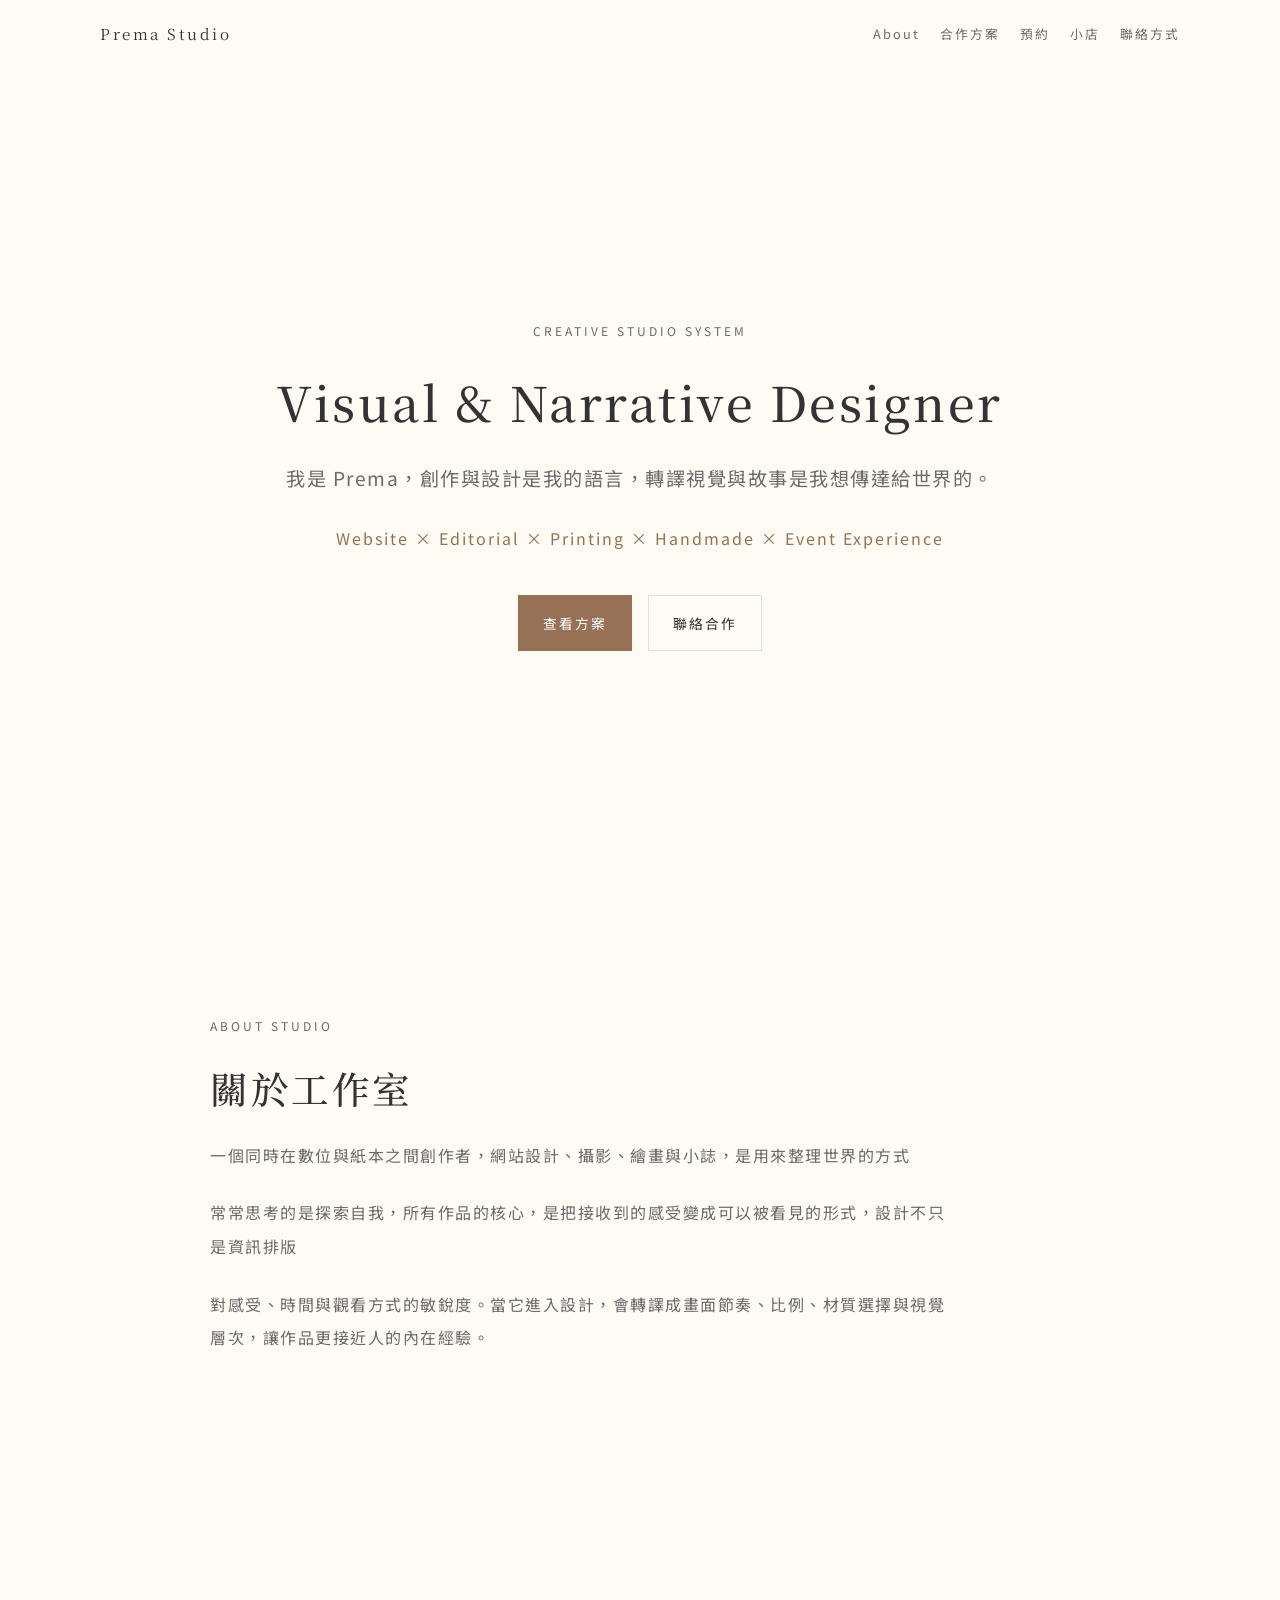
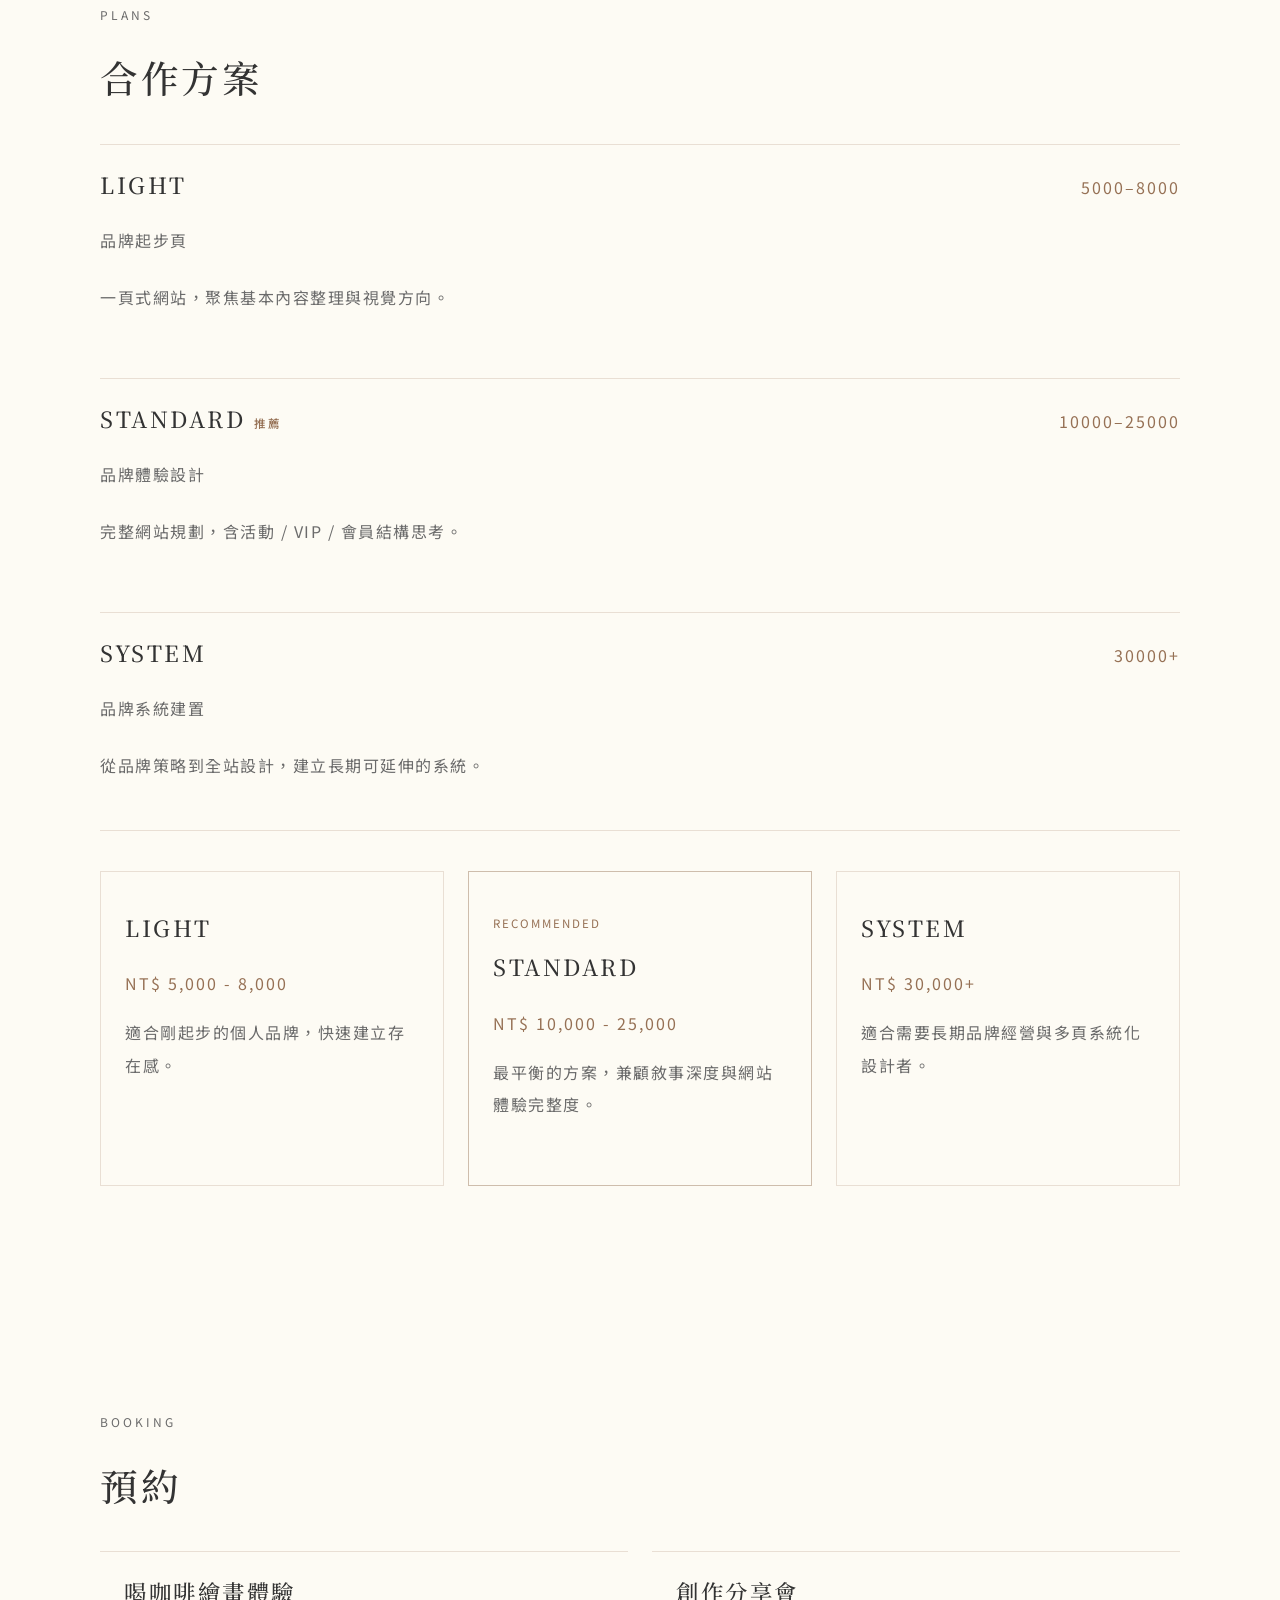
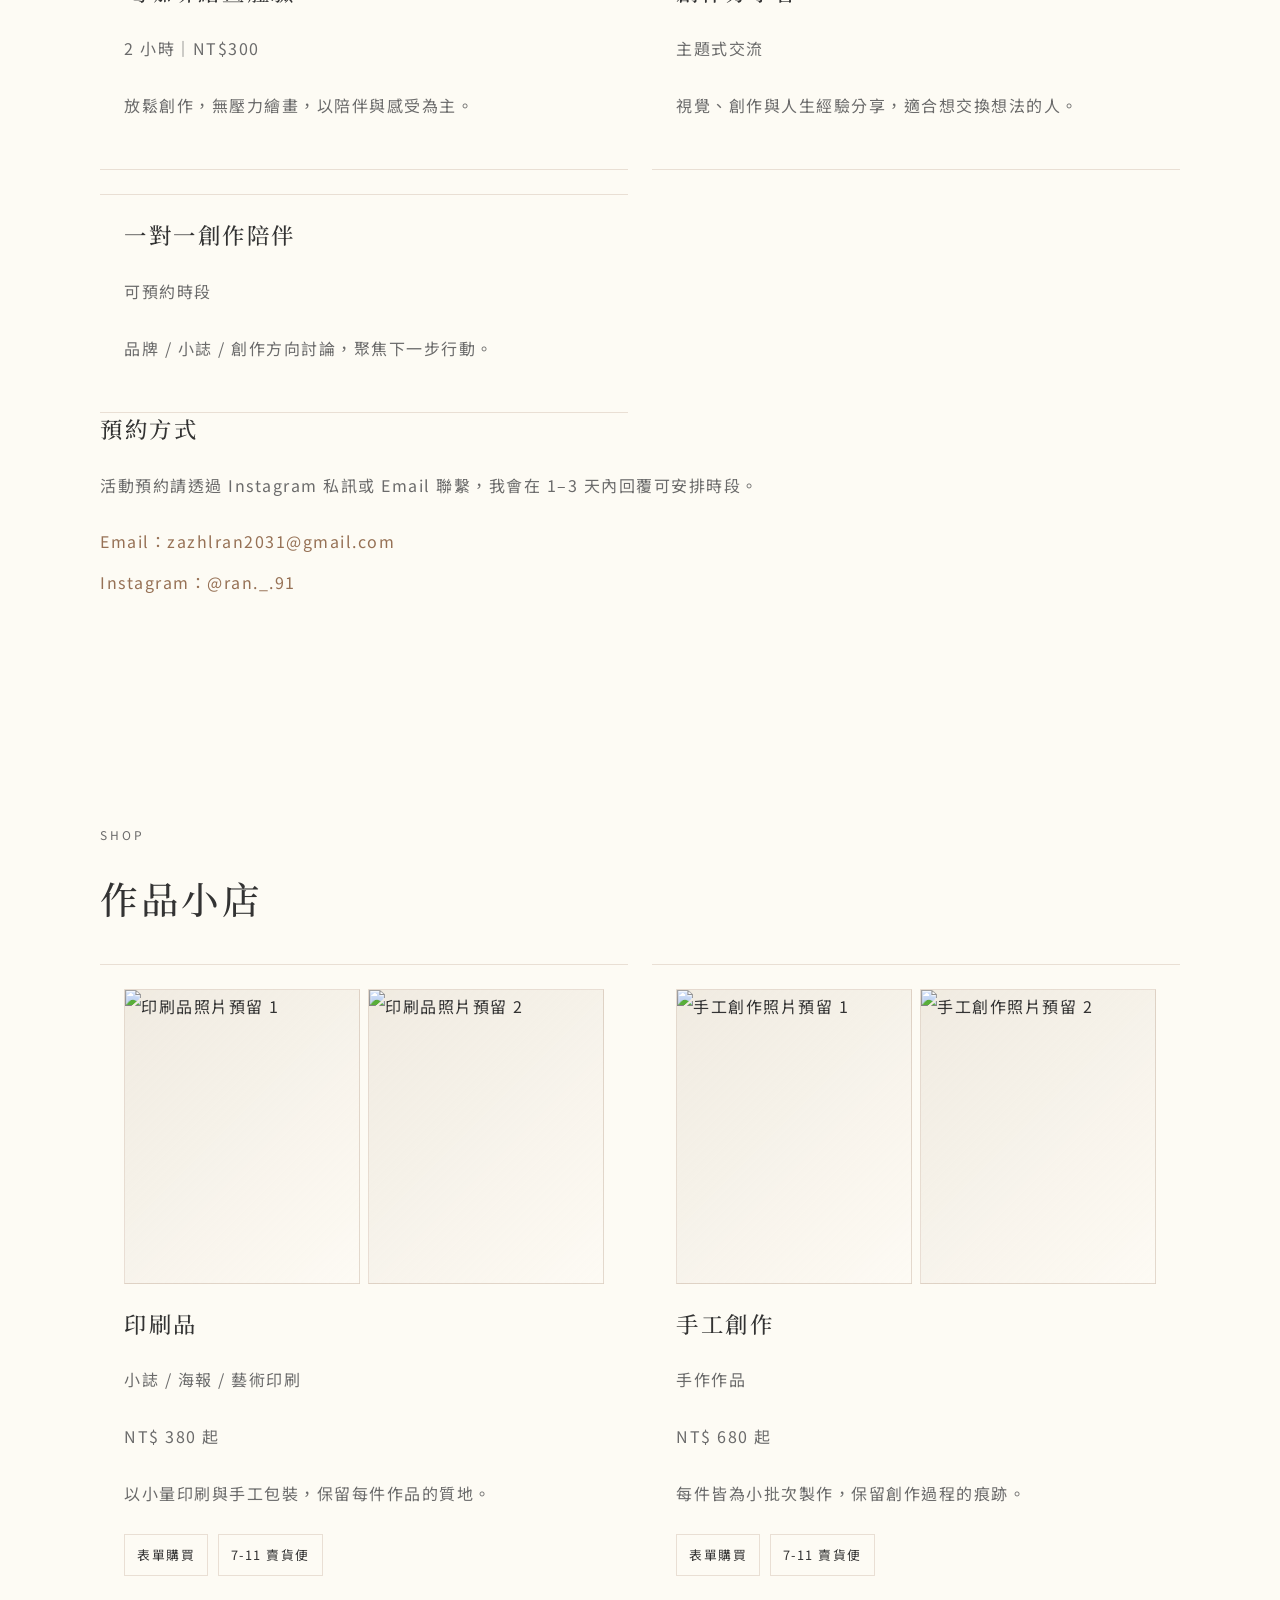
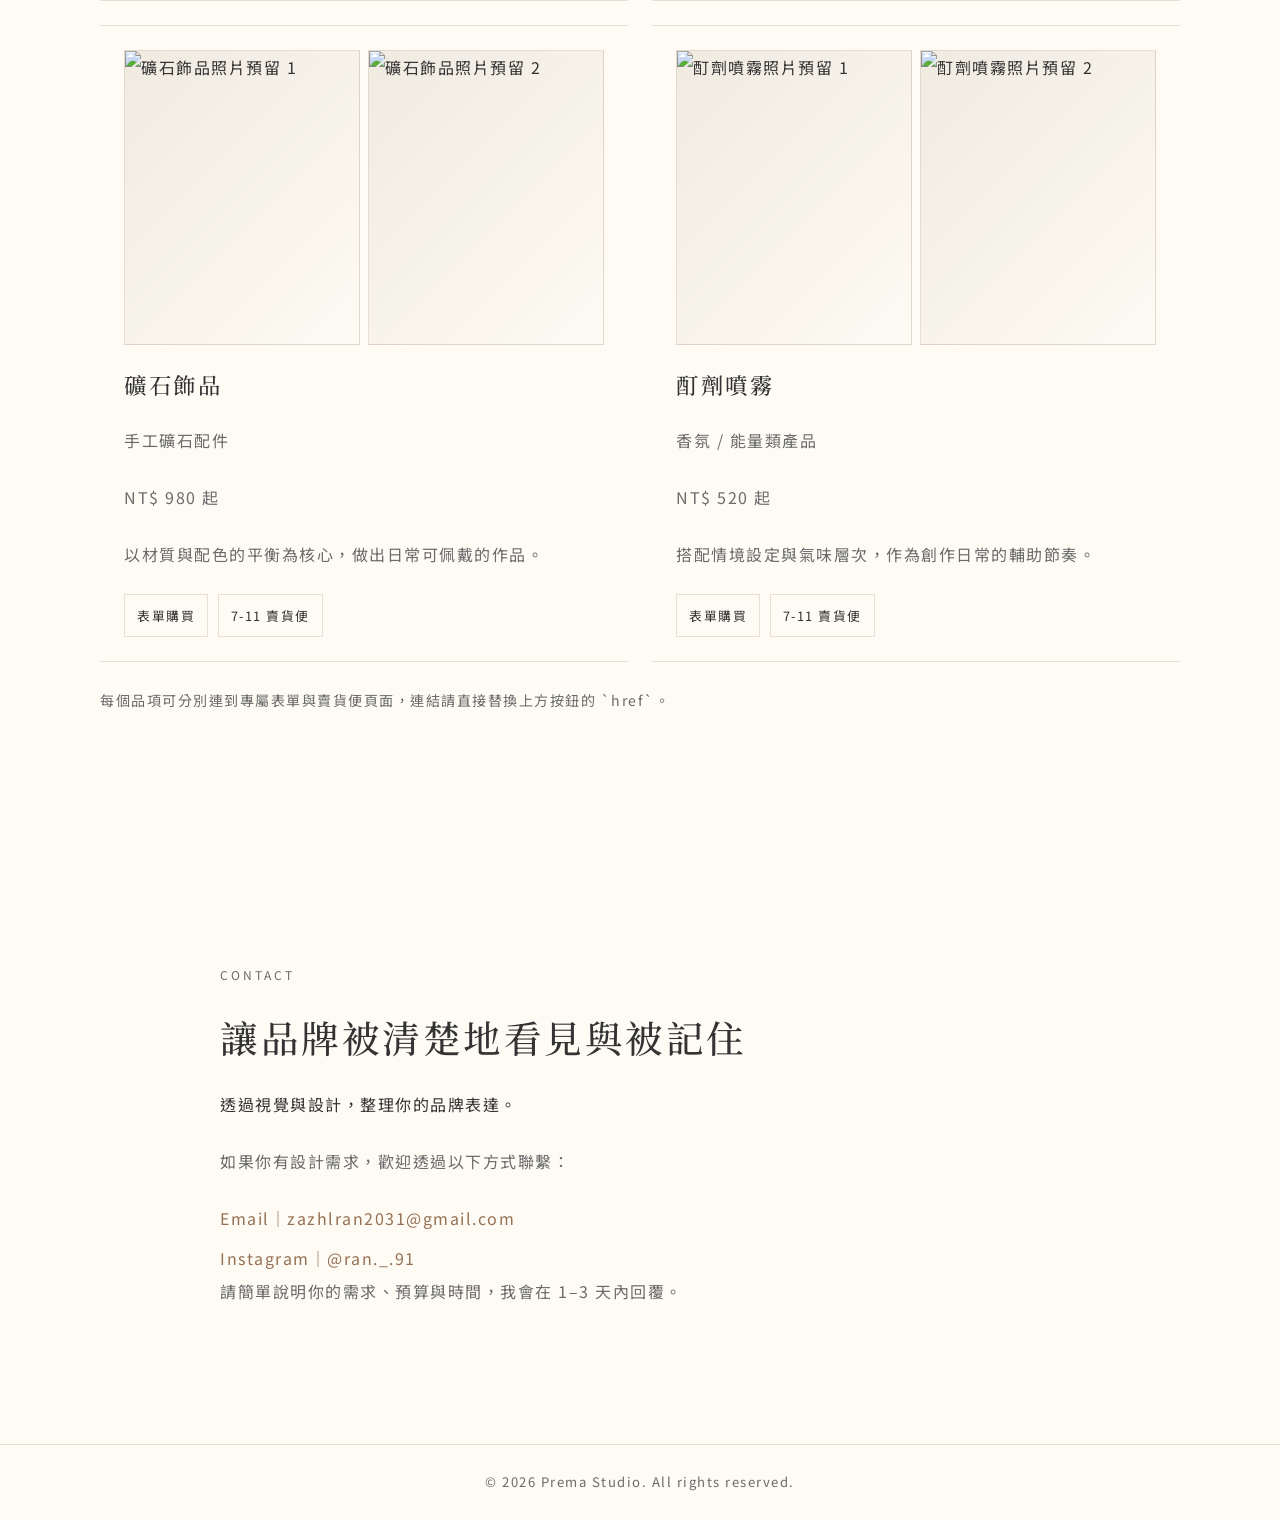
==== index.html @ 79cd2c65 "Add files via upload" ====
<!DOCTYPE html>
<html lang="zh-Hant">
  <head>
    <meta charset="UTF-8" />
    <meta name="viewport" content="width=device-width, initial-scale=1.0" />
    <title>Prema Studio｜創作工作室與商業系統</title>
    <meta
      name="description"
      content="Prema Studio：設計、印刷、小誌、手作、活動與接案整合的個人創作工作室。"
    />
    <link rel="preconnect" href="https://fonts.googleapis.com" />
    <link rel="preconnect" href="https://fonts.gstatic.com" crossorigin />
    <link
      href="https://fonts.googleapis.com/css2?family=Noto+Sans+TC:wght@300;400;500&family=Noto+Serif+TC:wght@400;500;600&display=swap"
      rel="stylesheet"
    />
    <link rel="stylesheet" href="style.css" />
  </head>
  <body>
    <header class="site-header">
      <nav class="nav">
        <a class="brand" href="#hero">Prema Studio</a>
        <ul class="nav-links">
          <li><a href="#about">About</a></li>
          <li><a href="#plans">合作方案</a></li>
          <li><a href="#booking">預約</a></li>
          <li><a href="#shop">小店</a></li>
          <li><a href="#contact">聯絡方式</a></li>
        </ul>
      </nav>
    </header>

    <main>
      <section id="hero" class="section hero reveal">
        <div class="container hero-content">
          <p class="eyebrow">Creative Studio System</p>
          <h1>Visual &amp; Narrative Designer</h1>
          <p class="hero-subtitle">
            我是 Prema，創作與設計是我的語言，轉譯視覺與故事是我想傳達給世界的。
          </p>
          <p class="hero-meta">
            Website × Editorial × Printing × Handmade × Event Experience
          </p>
          <div class="hero-actions">
            <a class="btn btn-primary" href="#plans">查看方案</a>
            <a class="btn btn-secondary" href="#contact">聯絡合作</a>
          </div>
        </div>
      </section>

      <section id="about" class="section reveal">
        <div class="container prose">
          <p class="section-label">About Studio</p>
          <h2>關於工作室</h2>
          <p>
            一個同時在數位與紙本之間創作者，網站設計、攝影、繪畫與小誌，是用來整理世界的方式
          </p>
          <p>
            常常思考的是探索自我，所有作品的核心，是把接收到的感受變成可以被看見的形式，設計不只是資訊排版
          </p>
          <p>
            對感受、時間與觀看方式的敏銳度。當它進入設計，會轉譯成畫面節奏、比例、材質選擇與視覺層次，讓作品更接近人的內在經驗。
          </p>
        </div>
      </section>

      <section id="plans" class="section reveal">
        <div class="container">
          <p class="section-label">Plans</p>
          <h2>合作方案</h2>
          <div class="service-list">
            <article class="service-item hover-lift">
              <div class="service-head">
                <h3>LIGHT</h3>
                <p class="price">5000–8000</p>
              </div>
              <p>品牌起步頁</p>
              <p>一頁式網站，聚焦基本內容整理與視覺方向。</p>
            </article>
            <article class="service-item hover-lift is-featured">
              <div class="service-head">
                <h3>STANDARD <span class="tag">推薦</span></h3>
                <p class="price">10000–25000</p>
              </div>
              <p>品牌體驗設計</p>
              <p>完整網站規劃，含活動 / VIP / 會員結構思考。</p>
            </article>
            <article class="service-item hover-lift">
              <div class="service-head">
                <h3>SYSTEM</h3>
                <p class="price">30000+</p>
              </div>
              <p>品牌系統建置</p>
              <p>從品牌策略到全站設計，建立長期可延伸的系統。</p>
            </article>
          </div>
          <div class="pricing-wrap">
            <article class="pricing-item">
              <h3>LIGHT</h3>
              <p class="price">NT$ 5,000 - 8,000</p>
              <p>適合剛起步的個人品牌，快速建立存在感。</p>
            </article>
            <article class="pricing-item featured">
              <p class="badge">Recommended</p>
              <h3>STANDARD</h3>
              <p class="price">NT$ 10,000 - 25,000</p>
              <p>最平衡的方案，兼顧敘事深度與網站體驗完整度。</p>
            </article>
            <article class="pricing-item">
              <h3>SYSTEM</h3>
              <p class="price">NT$ 30,000+</p>
              <p>適合需要長期品牌經營與多頁系統化設計者。</p>
            </article>
          </div>
        </div>
      </section>

      <section id="booking" class="section reveal">
        <div class="container">
          <p class="section-label">Booking</p>
          <h2>預約</h2>
          <div class="event-list">
            <article class="event-item hover-lift">
              <h3>喝咖啡繪畫體驗</h3>
              <p class="meta">2 小時｜NT$300</p>
              <p>放鬆創作，無壓力繪畫，以陪伴與感受為主。</p>
            </article>
            <article class="event-item hover-lift">
              <h3>創作分享會</h3>
              <p class="meta">主題式交流</p>
              <p>視覺、創作與人生經驗分享，適合想交換想法的人。</p>
            </article>
            <article class="event-item hover-lift">
              <h3>一對一創作陪伴</h3>
              <p class="meta">可預約時段</p>
              <p>品牌 / 小誌 / 創作方向討論，聚焦下一步行動。</p>
            </article>
          </div>
          <h3>預約方式</h3>
          <p>
            活動預約請透過 Instagram 私訊或 Email 聯繫，我會在 1–3 天內回覆可安排時段。
          </p>
          <div class="contact-links">
            <a href="mailto:zazhlran2031@gmail.com">Email：zazhlran2031@gmail.com</a>
            <a href="https://www.instagram.com/ran._.91/" target="_blank" rel="noreferrer"
              >Instagram：@ran._.91</a
            >
          </div>
        </div>
      </section>

      <section id="shop" class="section reveal">
        <div class="container">
          <p class="section-label">Shop</p>
          <h2>作品小店</h2>
          <div class="shop-grid">
            <article class="product-item hover-lift">
              <div class="image-pair">
                <img src="assets/shop-print-01.jpg" alt="印刷品照片預留 1" />
                <img src="assets/shop-print-02.jpg" alt="印刷品照片預留 2" />
              </div>
              <h3>印刷品</h3>
              <p class="meta">小誌 / 海報 / 藝術印刷</p>
              <p>NT$ 380 起</p>
              <p>以小量印刷與手工包裝，保留每件作品的質地。</p>
              <div class="buy-links">
                <a href="#" target="_blank" rel="noreferrer">表單購買</a>
                <a href="#" target="_blank" rel="noreferrer">7-11 賣貨便</a>
              </div>
            </article>
            <article class="product-item hover-lift">
              <div class="image-pair">
                <img src="assets/shop-handmade-01.jpg" alt="手工創作照片預留 1" />
                <img src="assets/shop-handmade-02.jpg" alt="手工創作照片預留 2" />
              </div>
              <h3>手工創作</h3>
              <p class="meta">手作作品</p>
              <p>NT$ 680 起</p>
              <p>每件皆為小批次製作，保留創作過程的痕跡。</p>
              <div class="buy-links">
                <a href="#" target="_blank" rel="noreferrer">表單購買</a>
                <a href="#" target="_blank" rel="noreferrer">7-11 賣貨便</a>
              </div>
            </article>
            <article class="product-item hover-lift">
              <div class="image-pair">
                <img src="assets/shop-crystal-01.jpg" alt="礦石飾品照片預留 1" />
                <img src="assets/shop-crystal-02.jpg" alt="礦石飾品照片預留 2" />
              </div>
              <h3>礦石飾品</h3>
              <p class="meta">手工礦石配件</p>
              <p>NT$ 980 起</p>
              <p>以材質與配色的平衡為核心，做出日常可佩戴的作品。</p>
              <div class="buy-links">
                <a href="#" target="_blank" rel="noreferrer">表單購買</a>
                <a href="#" target="_blank" rel="noreferrer">7-11 賣貨便</a>
              </div>
            </article>
            <article class="product-item hover-lift">
              <div class="image-pair">
                <img src="assets/shop-tincture-01.jpg" alt="酊劑噴霧照片預留 1" />
                <img src="assets/shop-tincture-02.jpg" alt="酊劑噴霧照片預留 2" />
              </div>
              <h3>酊劑噴霧</h3>
              <p class="meta">香氛 / 能量類產品</p>
              <p>NT$ 520 起</p>
              <p>搭配情境設定與氣味層次，作為創作日常的輔助節奏。</p>
              <div class="buy-links">
                <a href="#" target="_blank" rel="noreferrer">表單購買</a>
                <a href="#" target="_blank" rel="noreferrer">7-11 賣貨便</a>
              </div>
            </article>
          </div>
          <p class="shop-note">
            每個品項可分別連到專屬表單與賣貨便頁面，連結請直接替換上方按鈕的 `href`。
          </p>
        </div>
      </section>

      <section id="contact" class="section reveal">
        <div class="container contact-block">
          <p class="section-label">Contact</p>
          <h2>讓品牌被清楚地看見與被記住</h2>
          <p class="invite">
            透過視覺與設計，整理你的品牌表達。
          </p>
          <p>
            如果你有設計需求，歡迎透過以下方式聯繫：
          </p>
          <div class="contact-links">
            <a href="mailto:zazhlran2031@gmail.com">Email｜zazhlran2031@gmail.com</a>
            <a href="https://www.instagram.com/ran._.91/" target="_blank" rel="noreferrer"
              >Instagram｜@ran._.91</a
            >
          </div>
          <p>請簡單說明你的需求、預算與時間，我會在 1–3 天內回覆。</p>
        </div>
      </section>
    </main>

    <footer class="site-footer">
      <p>© 2026 Prema Studio. All rights reserved.</p>
    </footer>

    <script src="script.js"></script>
  </body>
</html>
---- style.css ----
:root {
  --bg: #fdfbf4;
  --text-primary: #333333;
  --text-secondary: #6b6b6b;
  --accent: #967155;
  --line-soft: rgba(150, 113, 85, 0.2);
  --font-title: "Noto Serif TC", serif;
  --font-body: "Noto Sans TC", sans-serif;
  --max-width: 1080px;
  --space-xs: 0.5rem;
  --space-sm: 1rem;
  --space-md: 1.5rem;
  --space-lg: 2.5rem;
  --space-xl: 4rem;
  --space-xxl: 7rem;
}

*,
*::before,
*::after {
  box-sizing: border-box;
}

html {
  scroll-behavior: smooth;
}

body {
  margin: 0;
  font-family: var(--font-body);
  background: var(--bg);
  color: var(--text-primary);
  line-height: 1.9;
  letter-spacing: 1.5px;
  text-rendering: optimizeLegibility;
}

img {
  max-width: 100%;
  display: block;
}

a {
  color: inherit;
  text-decoration: none;
}

.container {
  width: min(92%, var(--max-width));
  margin: 0 auto;
}

.site-header {
  position: sticky;
  top: 0;
  backdrop-filter: blur(6px);
  background: rgba(253, 251, 244, 0.78);
  border-bottom: 1px solid transparent;
  z-index: 30;
}

.nav {
  width: min(92%, var(--max-width));
  margin: 0 auto;
  min-height: 68px;
  display: flex;
  align-items: center;
  justify-content: space-between;
  gap: var(--space-sm);
}

.brand {
  font-family: var(--font-title);
  letter-spacing: 2.5px;
  font-size: 0.95rem;
}

.nav-links {
  margin: 0;
  padding: 0;
  list-style: none;
  display: none;
}

.section {
  padding: var(--space-xxl) 0;
}

.hero {
  min-height: calc(100vh - 68px);
  display: grid;
  place-items: center;
  text-align: center;
}

.hero-content {
  max-width: 900px;
}

.eyebrow,
.section-label {
  text-transform: uppercase;
  color: var(--text-secondary);
  letter-spacing: 3px;
  font-size: 0.75rem;
  margin: 0 0 var(--space-md);
}

h1,
h2,
h3 {
  margin: 0 0 var(--space-md);
  font-family: var(--font-title);
  color: var(--text-primary);
  letter-spacing: 2.5px;
  line-height: 1.4;
  font-weight: 500;
}

h1 {
  font-size: clamp(1.55rem, 5.5vw, 3rem);
}

h2 {
  font-size: clamp(1.5rem, 5.2vw, 2.35rem);
}

h3 {
  font-size: clamp(1.05rem, 3vw, 1.4rem);
}

p {
  margin: 0 0 var(--space-md);
  color: var(--text-secondary);
}

.hero-subtitle {
  font-size: clamp(1rem, 2.8vw, 1.2rem);
  max-width: 720px;
  margin: 0 auto var(--space-md);
}

.hero-meta {
  color: var(--accent);
  letter-spacing: 2px;
  margin-bottom: var(--space-lg);
}

.hero-actions {
  display: flex;
  justify-content: center;
  align-items: center;
  flex-wrap: wrap;
  gap: var(--space-sm);
}

.btn {
  padding: 0.8rem 1.5rem;
  border: 1px solid var(--line-soft);
  letter-spacing: 2px;
  font-size: 0.86rem;
  transition: transform 0.25s ease, border-color 0.25s ease, background 0.25s ease;
}

.btn-primary {
  background: var(--accent);
  border-color: var(--accent);
  color: #ffffff;
}

.btn-secondary {
  background: transparent;
  color: var(--text-primary);
}

.prose {
  max-width: 860px;
}

.prose p {
  max-width: 740px;
  line-height: 2.1;
}

.service-list {
  margin-top: var(--space-lg);
  display: grid;
  gap: var(--space-lg);
}

.service-item {
  border-top: 1px solid var(--line-soft);
  padding-top: var(--space-md);
}

.service-item:last-child {
  border-bottom: 1px solid var(--line-soft);
  padding-bottom: var(--space-md);
}

.service-head {
  display: flex;
  align-items: baseline;
  justify-content: space-between;
  gap: var(--space-sm);
}

.price {
  color: var(--accent);
  letter-spacing: 2px;
  margin-bottom: 0;
}

.tag {
  font-family: var(--font-body);
  font-size: 0.72rem;
  letter-spacing: 2px;
  color: var(--accent);
}

.portfolio-grid {
  margin-top: var(--space-lg);
  display: grid;
  grid-template-columns: 1fr;
  gap: var(--space-md);
}

.portfolio-item {
  padding: var(--space-md);
  border: 1px solid var(--line-soft);
  background: rgba(255, 255, 255, 0.25);
}

.portfolio-item .meta {
  color: var(--accent);
  margin-bottom: var(--space-sm);
}

.shop-grid,
.event-list {
  margin-top: var(--space-lg);
  display: grid;
  gap: var(--space-md);
}

.product-item,
.event-item {
  padding: var(--space-md);
  border-top: 1px solid var(--line-soft);
  border-bottom: 1px solid var(--line-soft);
}

.image-pair {
  display: grid;
  grid-template-columns: 1fr 1fr;
  gap: 0.55rem;
  margin-bottom: var(--space-md);
}

.image-pair img {
  width: 100%;
  aspect-ratio: 4 / 5;
  object-fit: cover;
  background: linear-gradient(
    135deg,
    rgba(150, 113, 85, 0.12),
    rgba(253, 251, 244, 0.35)
  );
  border: 1px solid var(--line-soft);
}

.buy-links {
  margin-top: var(--space-sm);
  display: flex;
  flex-wrap: wrap;
  gap: 0.6rem;
}

.buy-links a {
  border: 1px solid var(--line-soft);
  padding: 0.45rem 0.75rem;
  font-size: 0.8rem;
  letter-spacing: 1.5px;
  color: var(--text-primary);
  transition: transform 0.25s ease, border-color 0.25s ease;
}

.buy-links a:hover {
  transform: translateY(-2px);
  border-color: rgba(150, 113, 85, 0.45);
}

.shop-note {
  margin-top: var(--space-md);
  font-size: 0.88rem;
}

.form-wrap {
  margin-top: var(--space-xl);
  padding-top: var(--space-md);
  border-top: 1px solid var(--line-soft);
}

.studio-form {
  margin-top: var(--space-md);
}

.form-grid {
  display: grid;
  gap: var(--space-sm);
}

.studio-form label {
  display: grid;
  gap: 0.35rem;
  color: var(--text-primary);
  font-size: 0.9rem;
}

.studio-form input,
.studio-form select,
.studio-form textarea {
  width: 100%;
  border: 1px solid var(--line-soft);
  background: rgba(255, 255, 255, 0.28);
  padding: 0.72rem 0.8rem;
  font: inherit;
  color: var(--text-primary);
}

.studio-form textarea {
  resize: vertical;
}

.form-status {
  margin-top: var(--space-sm);
  color: var(--accent);
}

.bank-info {
  margin-top: var(--space-md);
  padding: var(--space-md);
  border: 1px solid var(--line-soft);
}

.bank-info h4 {
  margin: 0 0 0.65rem;
  font-family: var(--font-title);
  letter-spacing: 2px;
  font-weight: 500;
}

.is-hidden {
  display: none;
}

.split-layout {
  display: grid;
  gap: var(--space-lg);
}

.feature-row {
  margin: var(--space-lg) 0;
  padding: var(--space-sm) 0;
  border-top: 1px solid var(--line-soft);
  border-bottom: 1px solid var(--line-soft);
}

.feature-row p {
  margin: var(--space-xs) 0;
}

.core-block {
  border-top: 1px solid var(--line-soft);
  padding-top: var(--space-md);
  margin-top: var(--space-md);
}

.pricing-wrap {
  margin-top: var(--space-lg);
  display: grid;
  grid-template-columns: 1fr;
  gap: var(--space-md);
}

.pricing-item {
  border: 1px solid var(--line-soft);
  padding: var(--space-lg) var(--space-md);
}

.pricing-item .price {
  margin-bottom: var(--space-sm);
}

.featured {
  border-color: rgba(150, 113, 85, 0.45);
}

.badge {
  margin: 0 0 var(--space-sm);
  text-transform: uppercase;
  letter-spacing: 2px;
  font-size: 0.72rem;
  color: var(--accent);
}

.contact-block {
  max-width: 840px;
}

.invite {
  color: var(--text-primary);
  max-width: 680px;
}

.contact-links {
  display: grid;
  gap: var(--space-xs);
  margin-top: var(--space-md);
}

.contact-links a {
  color: var(--accent);
}

.site-footer {
  border-top: 1px solid var(--line-soft);
  padding: var(--space-md);
  text-align: center;
}

.site-footer p {
  margin: 0;
  font-size: 0.82rem;
}

.hover-lift {
  transition: transform 0.35s ease;
}

.hover-lift:hover {
  transform: translateY(-5px);
}

.btn:hover {
  transform: translateY(-3px);
}

.btn-secondary:hover {
  border-color: var(--accent);
}

.reveal {
  opacity: 0;
  transform: translateY(24px);
  transition: opacity 0.8s ease, transform 0.8s ease;
}

.reveal.is-visible {
  opacity: 1;
  transform: translateY(0);
}

@media (min-width: 760px) {
  body {
    line-height: 2.05;
  }

  .nav-links {
    display: flex;
    gap: 1.25rem;
    letter-spacing: 2px;
    font-size: 0.8rem;
    color: var(--text-secondary);
  }

  .portfolio-grid {
    grid-template-columns: repeat(2, minmax(0, 1fr));
  }

  .shop-grid,
  .event-list {
    grid-template-columns: repeat(2, minmax(0, 1fr));
  }

  .form-grid {
    grid-template-columns: repeat(2, minmax(0, 1fr));
  }

  .form-grid .full {
    grid-column: 1 / -1;
  }

  .split-layout {
    grid-template-columns: 1.2fr 0.8fr;
  }

  .pricing-wrap {
    grid-template-columns: repeat(3, minmax(0, 1fr));
  }

  .pricing-item {
    min-height: 250px;
  }
}
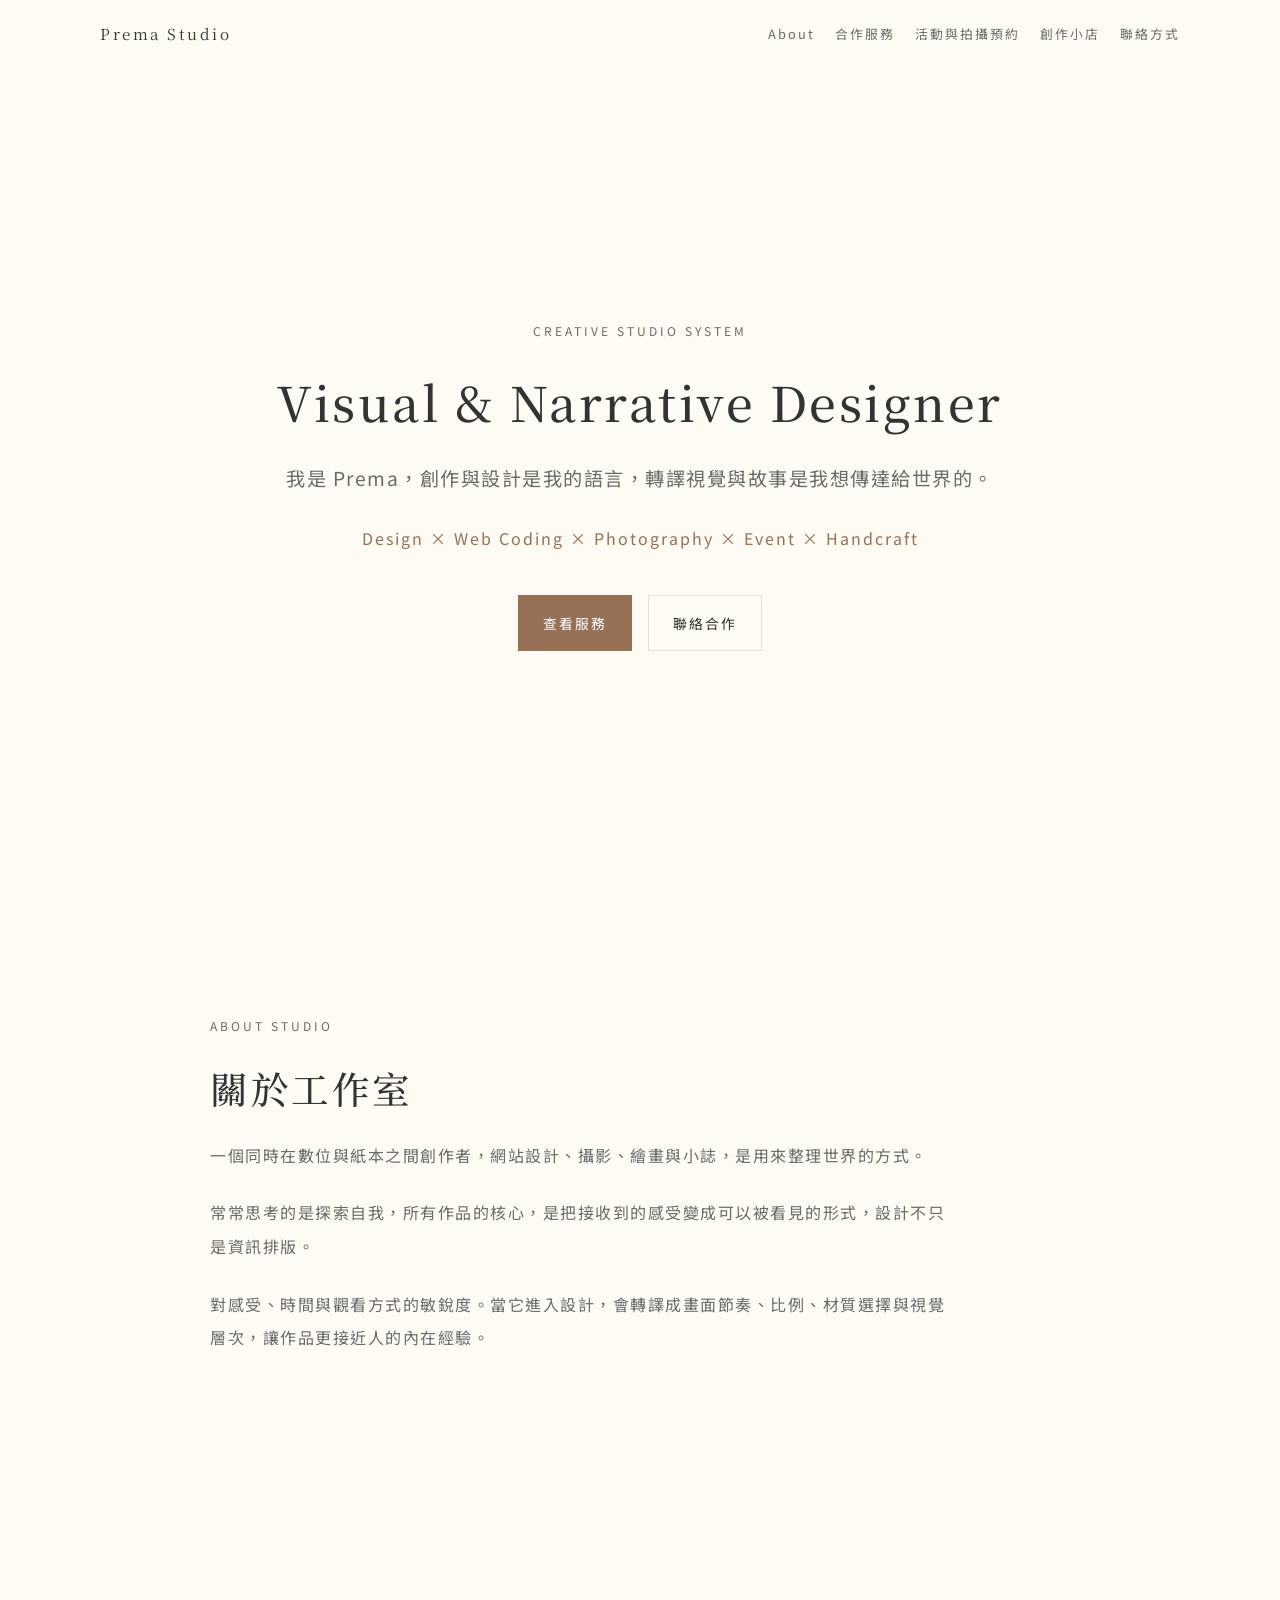
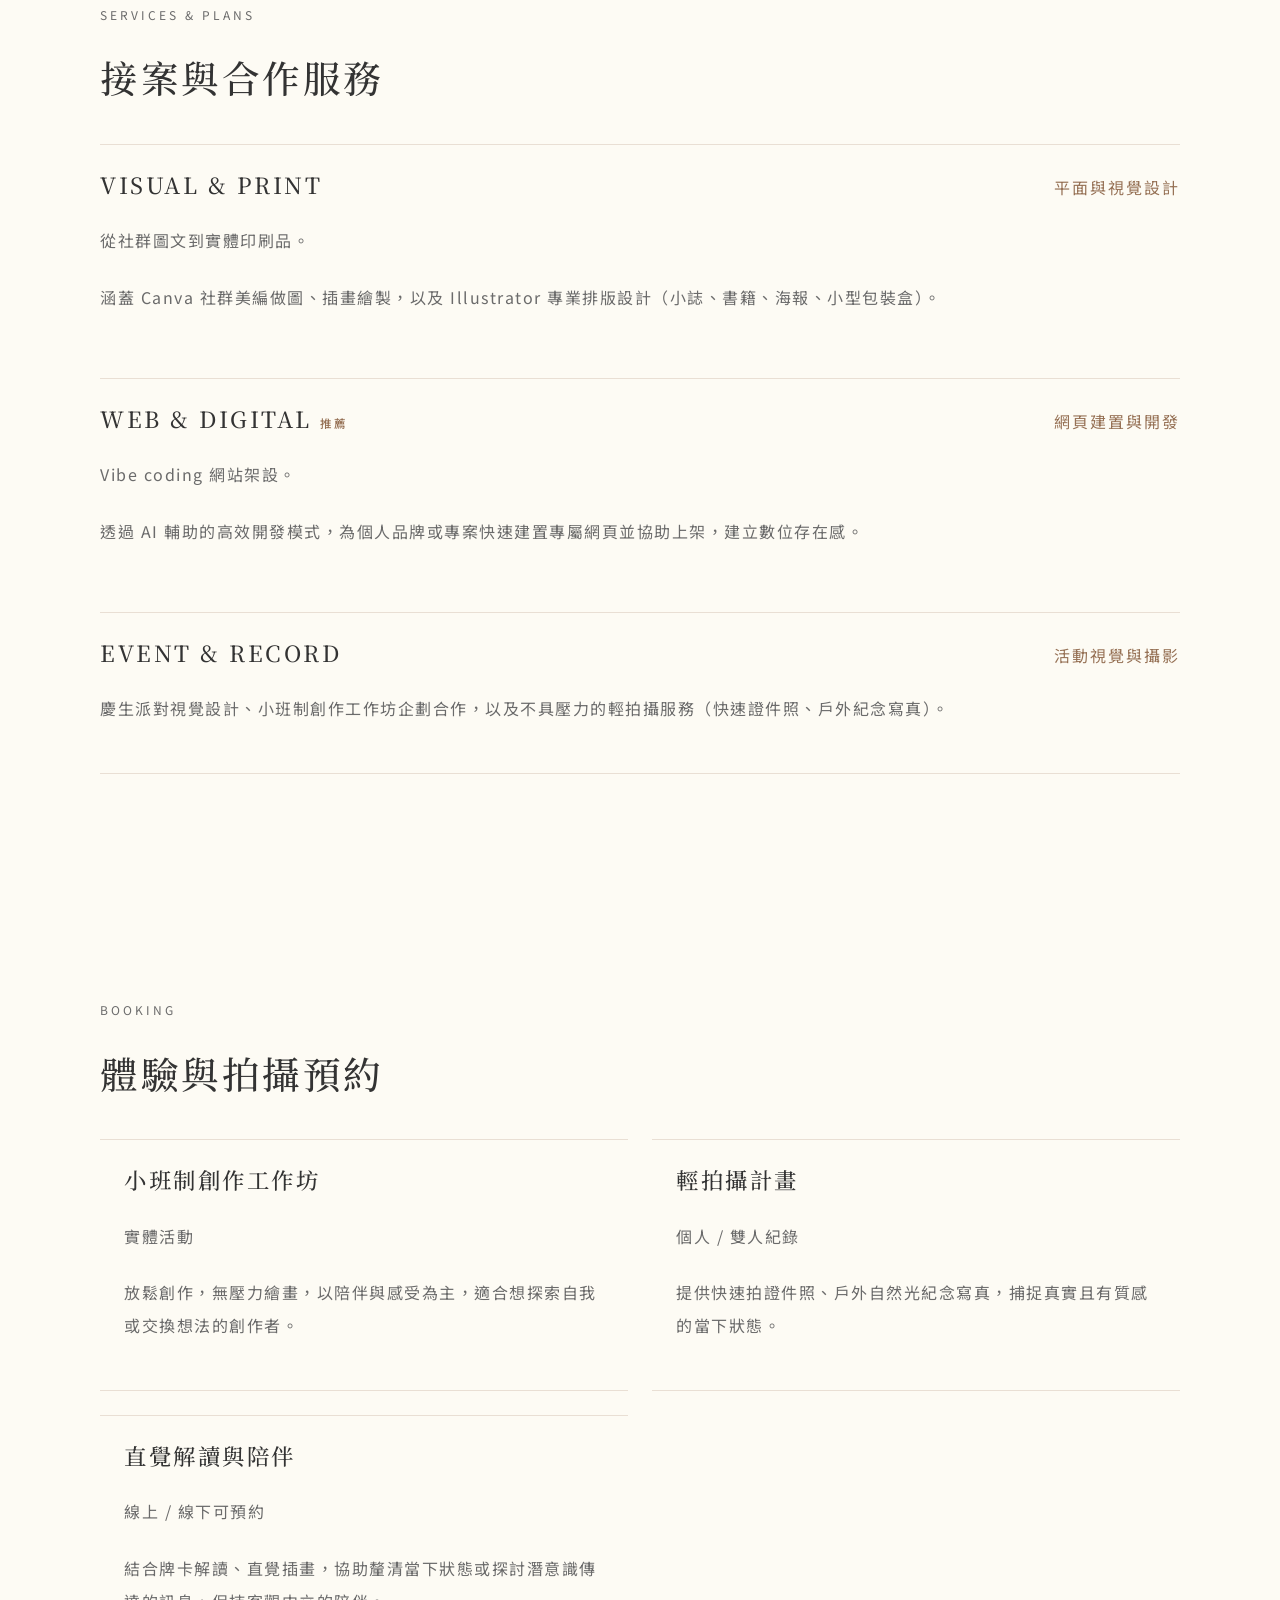
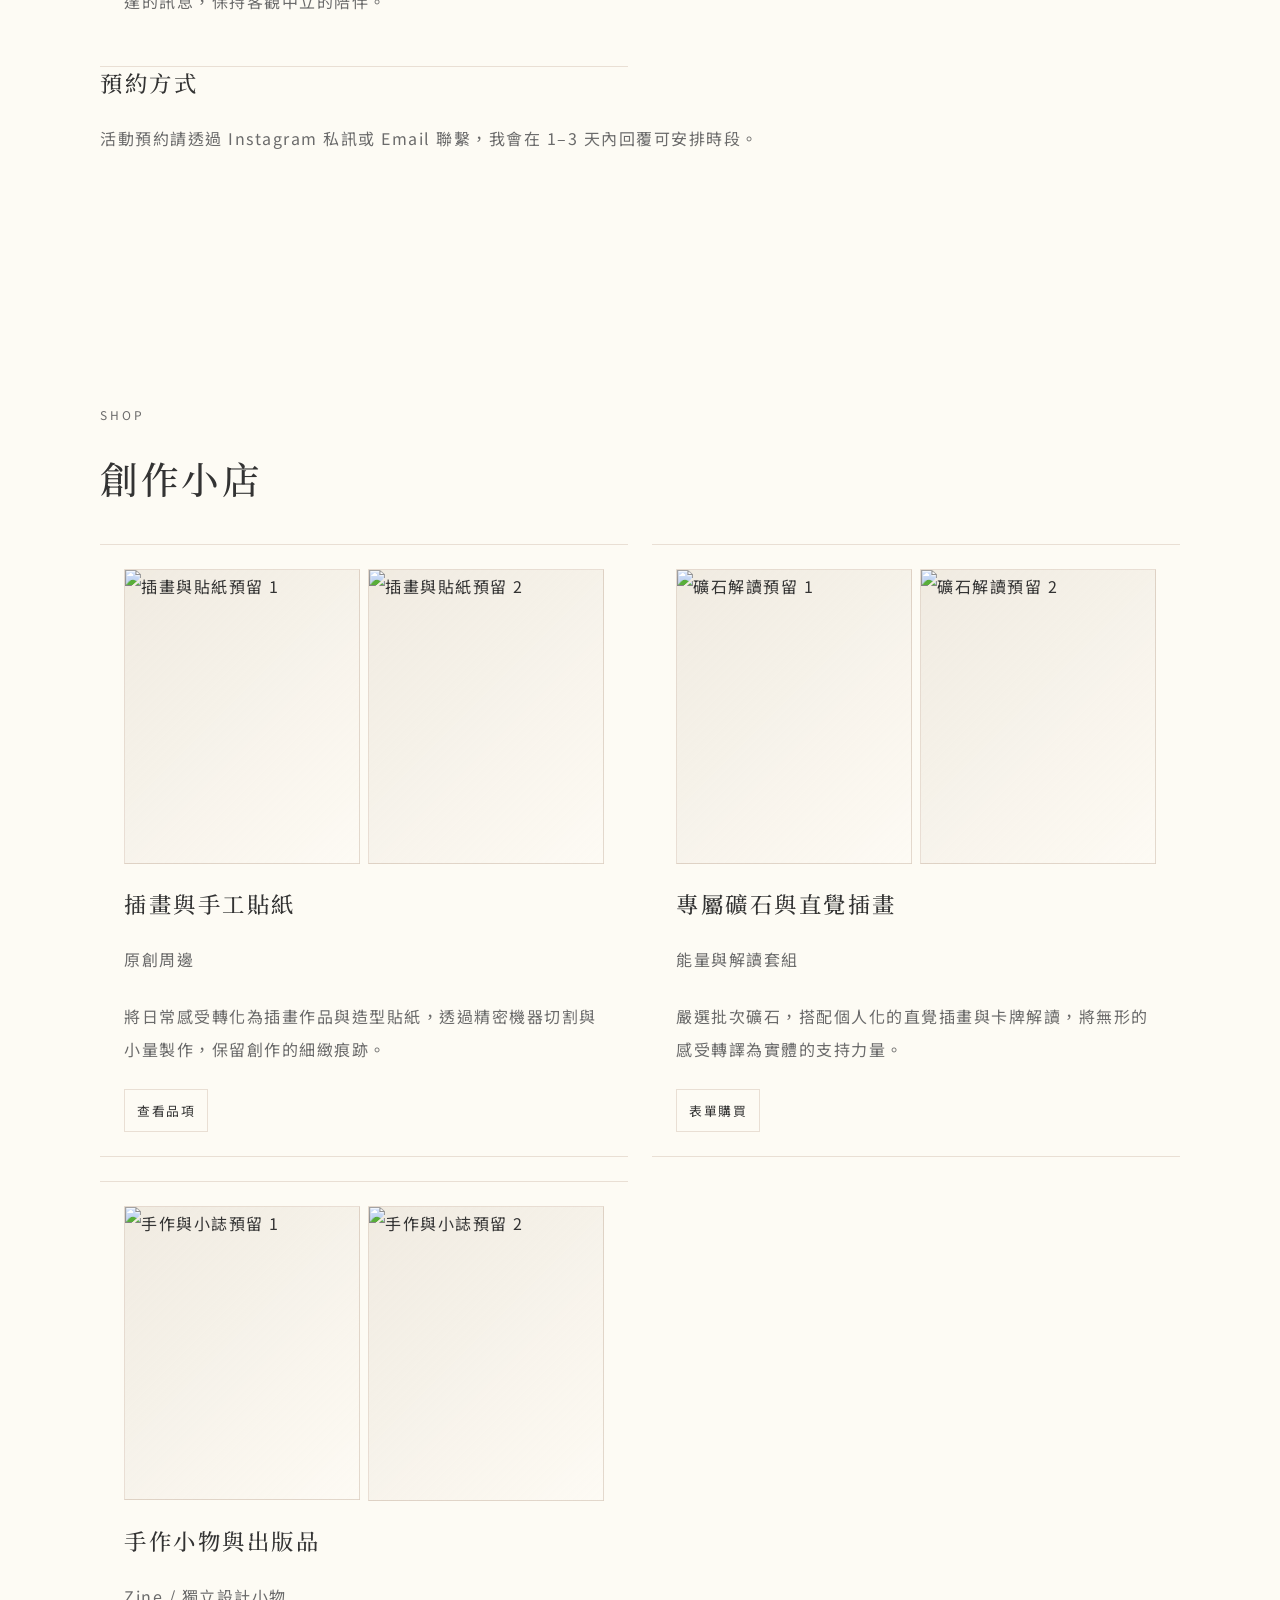
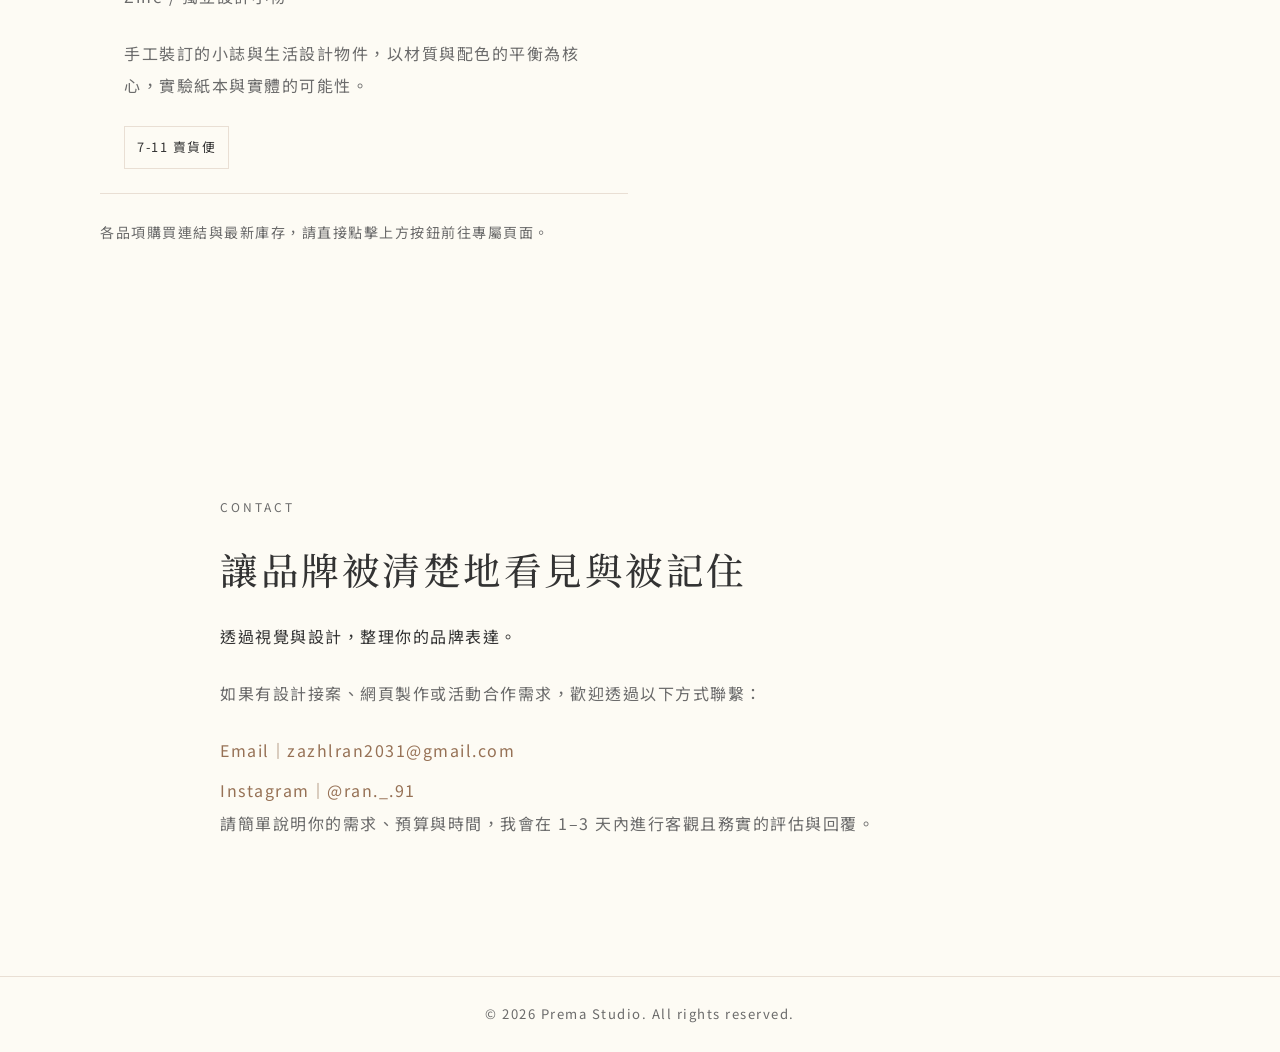
==== commit 19d79be3: "Update content and terminology in index.html" ====
--- a/index.html
+++ b/index.html
@@ -6,7 +6,7 @@
     <title>Prema Studio｜創作工作室與商業系統</title>
     <meta
       name="description"
-      content="Prema Studio：設計、印刷、小誌、手作、活動與接案整合的個人創作工作室。"
+      content="Prema Studio：設計、網頁、小誌、手作、活動與接案整合的個人創作工作室。"
     />
     <link rel="preconnect" href="https://fonts.googleapis.com" />
     <link rel="preconnect" href="https://fonts.gstatic.com" crossorigin />
@@ -22,10 +22,12 @@
         <a class="brand" href="#hero">Prema Studio</a>
         <ul class="nav-links">
           <li><a href="#about">About</a></li>
-          <li><a href="#plans">合作方案</a></li>
-          <li><a href="#booking">預約</a></li>
-          <li><a href="#shop">小店</a></li>
+          <li><a href="#plans">合作服務</a></li>
+          <li><a href="#booking">活動與拍攝預約</a></li>
+          <li><a href="#shop">創作小店</a></li>
           <li><a href="#contact">聯絡方式</a></li>
+          <!-- 客戶專區/接案系統預留位置：未來可將隱藏 class 移除並補上連結 -->
+          <!-- <li><a href="YOUR_PORTAL_LINK" class="client-portal-link">客戶專區</a></li> -->
         </ul>
       </nav>
     </header>
@@ -39,10 +41,10 @@
             我是 Prema，創作與設計是我的語言，轉譯視覺與故事是我想傳達給世界的。
           </p>
           <p class="hero-meta">
-            Website × Editorial × Printing × Handmade × Event Experience
+            Design × Web Coding × Photography × Event × Handcraft
           </p>
           <div class="hero-actions">
-            <a class="btn btn-primary" href="#plans">查看方案</a>
+            <a class="btn btn-primary" href="#plans">查看服務</a>
             <a class="btn btn-secondary" href="#contact">聯絡合作</a>
           </div>
         </div>
@@ -53,10 +55,10 @@
           <p class="section-label">About Studio</p>
           <h2>關於工作室</h2>
           <p>
-            一個同時在數位與紙本之間創作者，網站設計、攝影、繪畫與小誌，是用來整理世界的方式
-          </p>
-          <p>
-            常常思考的是探索自我，所有作品的核心，是把接收到的感受變成可以被看見的形式，設計不只是資訊排版
+            一個同時在數位與紙本之間創作者，網站設計、攝影、繪畫與小誌，是用來整理世界的方式。
+          </p>
+          <p>
+            常常思考的是探索自我，所有作品的核心，是把接收到的感受變成可以被看見的形式，設計不只是資訊排版。
           </p>
           <p>
             對感受、時間與觀看方式的敏銳度。當它進入設計，會轉譯成畫面節奏、比例、材質選擇與視覺層次，讓作品更接近人的內在經驗。
@@ -66,50 +68,31 @@
 
       <section id="plans" class="section reveal">
         <div class="container">
-          <p class="section-label">Plans</p>
-          <h2>合作方案</h2>
+          <p class="section-label">Services & Plans</p>
+          <h2>接案與合作服務</h2>
           <div class="service-list">
             <article class="service-item hover-lift">
               <div class="service-head">
-                <h3>LIGHT</h3>
-                <p class="price">5000–8000</p>
-              </div>
-              <p>品牌起步頁</p>
-              <p>一頁式網站，聚焦基本內容整理與視覺方向。</p>
+                <h3>VISUAL & PRINT</h3>
+                <p class="price">平面與視覺設計</p>
+              </div>
+              <p>從社群圖文到實體印刷品。</p>
+              <p>涵蓋 Canva 社群美編做圖、插畫繪製，以及 Illustrator 專業排版設計（小誌、書籍、海報、小型包裝盒）。</p>
             </article>
             <article class="service-item hover-lift is-featured">
               <div class="service-head">
-                <h3>STANDARD <span class="tag">推薦</span></h3>
-                <p class="price">10000–25000</p>
-              </div>
-              <p>品牌體驗設計</p>
-              <p>完整網站規劃，含活動 / VIP / 會員結構思考。</p>
+                <h3>WEB & DIGITAL <span class="tag">推薦</span></h3>
+                <p class="price">網頁建置與開發</p>
+              </div>
+              <p>Vibe coding 網站架設。</p>
+              <p>透過 AI 輔助的高效開發模式，為個人品牌或專案快速建置專屬網頁並協助上架，建立數位存在感。</p>
             </article>
             <article class="service-item hover-lift">
               <div class="service-head">
-                <h3>SYSTEM</h3>
-                <p class="price">30000+</p>
-              </div>
-              <p>品牌系統建置</p>
-              <p>從品牌策略到全站設計，建立長期可延伸的系統。</p>
-            </article>
-          </div>
-          <div class="pricing-wrap">
-            <article class="pricing-item">
-              <h3>LIGHT</h3>
-              <p class="price">NT$ 5,000 - 8,000</p>
-              <p>適合剛起步的個人品牌，快速建立存在感。</p>
-            </article>
-            <article class="pricing-item featured">
-              <p class="badge">Recommended</p>
-              <h3>STANDARD</h3>
-              <p class="price">NT$ 10,000 - 25,000</p>
-              <p>最平衡的方案，兼顧敘事深度與網站體驗完整度。</p>
-            </article>
-            <article class="pricing-item">
-              <h3>SYSTEM</h3>
-              <p class="price">NT$ 30,000+</p>
-              <p>適合需要長期品牌經營與多頁系統化設計者。</p>
+                <h3>EVENT & RECORD</h3>
+                <p class="price">活動視覺與攝影</p>
+              </div>
+              <p>慶生派對視覺設計、小班制創作工作坊企劃合作，以及不具壓力的輕拍攝服務（快速證件照、戶外紀念寫真）。</p>
             </article>
           </div>
         </div>
@@ -118,101 +101,75 @@
       <section id="booking" class="section reveal">
         <div class="container">
           <p class="section-label">Booking</p>
-          <h2>預約</h2>
+          <h2>體驗與拍攝預約</h2>
           <div class="event-list">
             <article class="event-item hover-lift">
-              <h3>喝咖啡繪畫體驗</h3>
-              <p class="meta">2 小時｜NT$300</p>
-              <p>放鬆創作，無壓力繪畫，以陪伴與感受為主。</p>
+              <h3>小班制創作工作坊</h3>
+              <p class="meta">實體活動</p>
+              <p>放鬆創作，無壓力繪畫，以陪伴與感受為主，適合想探索自我或交換想法的創作者。</p>
             </article>
             <article class="event-item hover-lift">
-              <h3>創作分享會</h3>
-              <p class="meta">主題式交流</p>
-              <p>視覺、創作與人生經驗分享，適合想交換想法的人。</p>
+              <h3>輕拍攝計畫</h3>
+              <p class="meta">個人 / 雙人紀錄</p>
+              <p>提供快速拍證件照、戶外自然光紀念寫真，捕捉真實且有質感的當下狀態。</p>
             </article>
             <article class="event-item hover-lift">
-              <h3>一對一創作陪伴</h3>
-              <p class="meta">可預約時段</p>
-              <p>品牌 / 小誌 / 創作方向討論，聚焦下一步行動。</p>
+              <h3>直覺解讀與陪伴</h3>
+              <p class="meta">線上 / 線下可預約</p>
+              <p>結合牌卡解讀、直覺插畫，協助釐清當下狀態或探討潛意識傳達的訊息，保持客觀中立的陪伴。</p>
             </article>
           </div>
           <h3>預約方式</h3>
           <p>
             活動預約請透過 Instagram 私訊或 Email 聯繫，我會在 1–3 天內回覆可安排時段。
           </p>
-          <div class="contact-links">
-            <a href="mailto:zazhlran2031@gmail.com">Email：zazhlran2031@gmail.com</a>
-            <a href="https://www.instagram.com/ran._.91/" target="_blank" rel="noreferrer"
-              >Instagram：@ran._.91</a
-            >
-          </div>
         </div>
       </section>
 
       <section id="shop" class="section reveal">
         <div class="container">
           <p class="section-label">Shop</p>
-          <h2>作品小店</h2>
+          <h2>創作小店</h2>
           <div class="shop-grid">
             <article class="product-item hover-lift">
               <div class="image-pair">
-                <img src="assets/shop-print-01.jpg" alt="印刷品照片預留 1" />
-                <img src="assets/shop-print-02.jpg" alt="印刷品照片預留 2" />
-              </div>
-              <h3>印刷品</h3>
-              <p class="meta">小誌 / 海報 / 藝術印刷</p>
-              <p>NT$ 380 起</p>
-              <p>以小量印刷與手工包裝，保留每件作品的質地。</p>
+                <img src="assets/shop-print-01.jpg" alt="插畫與貼紙預留 1" />
+                <img src="assets/shop-print-02.jpg" alt="插畫與貼紙預留 2" />
+              </div>
+              <h3>插畫與手工貼紙</h3>
+              <p class="meta">原創周邊</p>
+              <p>將日常感受轉化為插畫作品與造型貼紙，透過精密機器切割與小量製作，保留創作的細緻痕跡。</p>
+              <div class="buy-links">
+                <a href="#" target="_blank" rel="noreferrer">查看品項</a>
+              </div>
+            </article>
+            <article class="product-item hover-lift">
+              <div class="image-pair">
+                <img src="assets/shop-crystal-01.jpg" alt="礦石解讀預留 1" />
+                <img src="assets/shop-crystal-02.jpg" alt="礦石解讀預留 2" />
+              </div>
+              <h3>專屬礦石與直覺插畫</h3>
+              <p class="meta">能量與解讀套組</p>
+              <p>嚴選批次礦石，搭配個人化的直覺插畫與卡牌解讀，將無形的感受轉譯為實體的支持力量。</p>
               <div class="buy-links">
                 <a href="#" target="_blank" rel="noreferrer">表單購買</a>
-                <a href="#" target="_blank" rel="noreferrer">7-11 賣貨便</a>
               </div>
             </article>
             <article class="product-item hover-lift">
               <div class="image-pair">
-                <img src="assets/shop-handmade-01.jpg" alt="手工創作照片預留 1" />
-                <img src="assets/shop-handmade-02.jpg" alt="手工創作照片預留 2" />
-              </div>
-              <h3>手工創作</h3>
-              <p class="meta">手作作品</p>
-              <p>NT$ 680 起</p>
-              <p>每件皆為小批次製作，保留創作過程的痕跡。</p>
+                <img src="assets/shop-handmade-01.jpg" alt="手作與小誌預留 1" />
+                <img src="assets/shop-handmade-02.jpg" alt="手作與小誌預留 2" />
+              </div>
+              <h3>手作小物與出版品</h3>
+              <p class="meta">Zine / 獨立設計小物</p>
+              <p>手工裝訂的小誌與生活設計物件，以材質與配色的平衡為核心，實驗紙本與實體的可能性。</p>
               <div class="buy-links">
-                <a href="#" target="_blank" rel="noreferrer">表單購買</a>
                 <a href="#" target="_blank" rel="noreferrer">7-11 賣貨便</a>
               </div>
             </article>
-            <article class="product-item hover-lift">
-              <div class="image-pair">
-                <img src="assets/shop-crystal-01.jpg" alt="礦石飾品照片預留 1" />
-                <img src="assets/shop-crystal-02.jpg" alt="礦石飾品照片預留 2" />
-              </div>
-              <h3>礦石飾品</h3>
-              <p class="meta">手工礦石配件</p>
-              <p>NT$ 980 起</p>
-              <p>以材質與配色的平衡為核心，做出日常可佩戴的作品。</p>
-              <div class="buy-links">
-                <a href="#" target="_blank" rel="noreferrer">表單購買</a>
-                <a href="#" target="_blank" rel="noreferrer">7-11 賣貨便</a>
-              </div>
-            </article>
-            <article class="product-item hover-lift">
-              <div class="image-pair">
-                <img src="assets/shop-tincture-01.jpg" alt="酊劑噴霧照片預留 1" />
-                <img src="assets/shop-tincture-02.jpg" alt="酊劑噴霧照片預留 2" />
-              </div>
-              <h3>酊劑噴霧</h3>
-              <p class="meta">香氛 / 能量類產品</p>
-              <p>NT$ 520 起</p>
-              <p>搭配情境設定與氣味層次，作為創作日常的輔助節奏。</p>
-              <div class="buy-links">
-                <a href="#" target="_blank" rel="noreferrer">表單購買</a>
-                <a href="#" target="_blank" rel="noreferrer">7-11 賣貨便</a>
-              </div>
-            </article>
           </div>
           <p class="shop-note">
-            每個品項可分別連到專屬表單與賣貨便頁面，連結請直接替換上方按鈕的 `href`。
+            各品項購買連結與最新庫存，請直接點擊上方按鈕前往專屬頁面。
           </p>
         </div>
       </section>
@@ -225,15 +182,15 @@
             透過視覺與設計，整理你的品牌表達。
           </p>
           <p>
-            如果你有設計需求，歡迎透過以下方式聯繫：
+            如果有設計接案、網頁製作或活動合作需求，歡迎透過以下方式聯繫：
           </p>
           <div class="contact-links">
             <a href="mailto:zazhlran2031@gmail.com">Email｜zazhlran2031@gmail.com</a>
-            <a href="https://www.instagram.com/ran._.91/" target="_blank" rel="noreferrer"
-              >Instagram｜@ran._.91</a
-            >
-          </div>
-          <p>請簡單說明你的需求、預算與時間，我會在 1–3 天內回覆。</p>
+            <a href="https://www.instagram.com/ran._.91/" target="_blank" rel="noreferrer">Instagram｜@ran._.91</a>
+            <!-- 接案管理系統按鈕預留 -->
+            <!-- <a href="YOUR_PORTAL_LINK" class="btn-portal" target="_blank">前往客戶專區提案</a> -->
+          </div>
+          <p>請簡單說明你的需求、預算與時間，我會在 1–3 天內進行客觀且務實的評估與回覆。</p>
         </div>
       </section>
     </main>
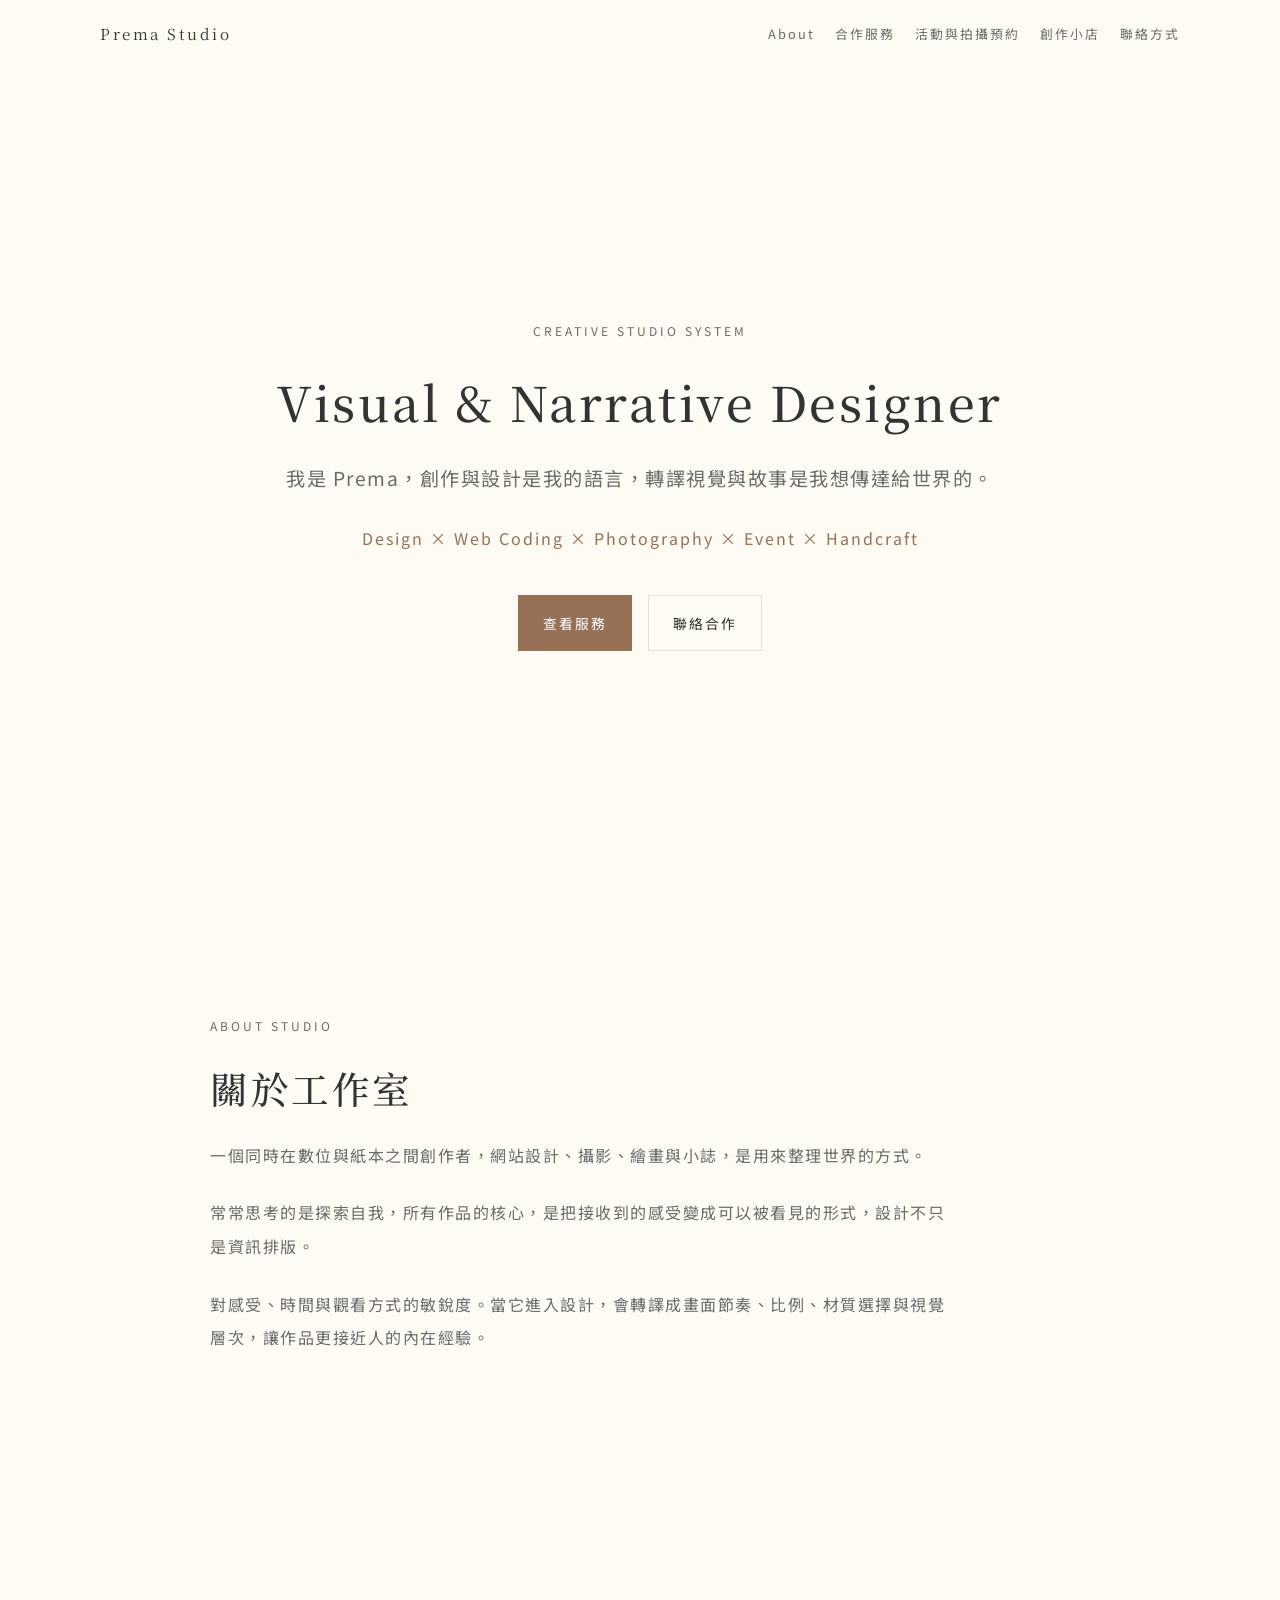
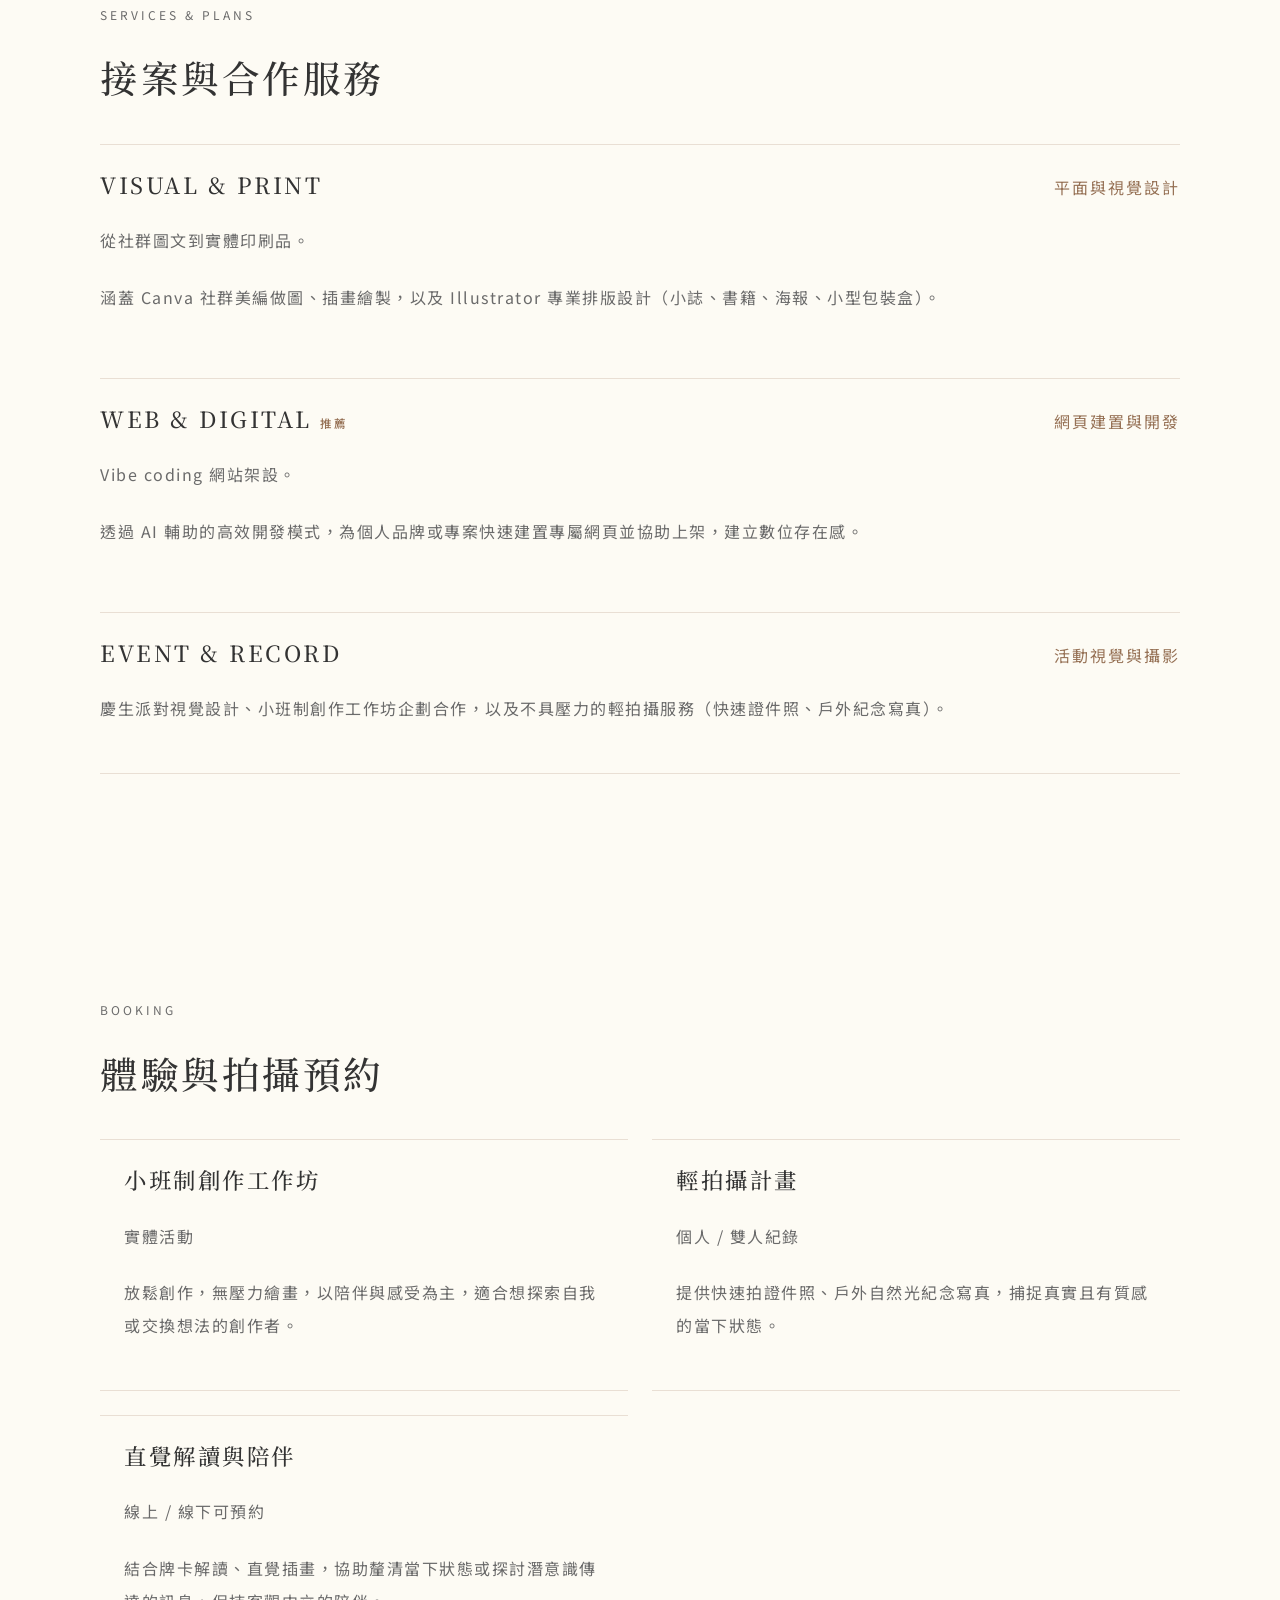
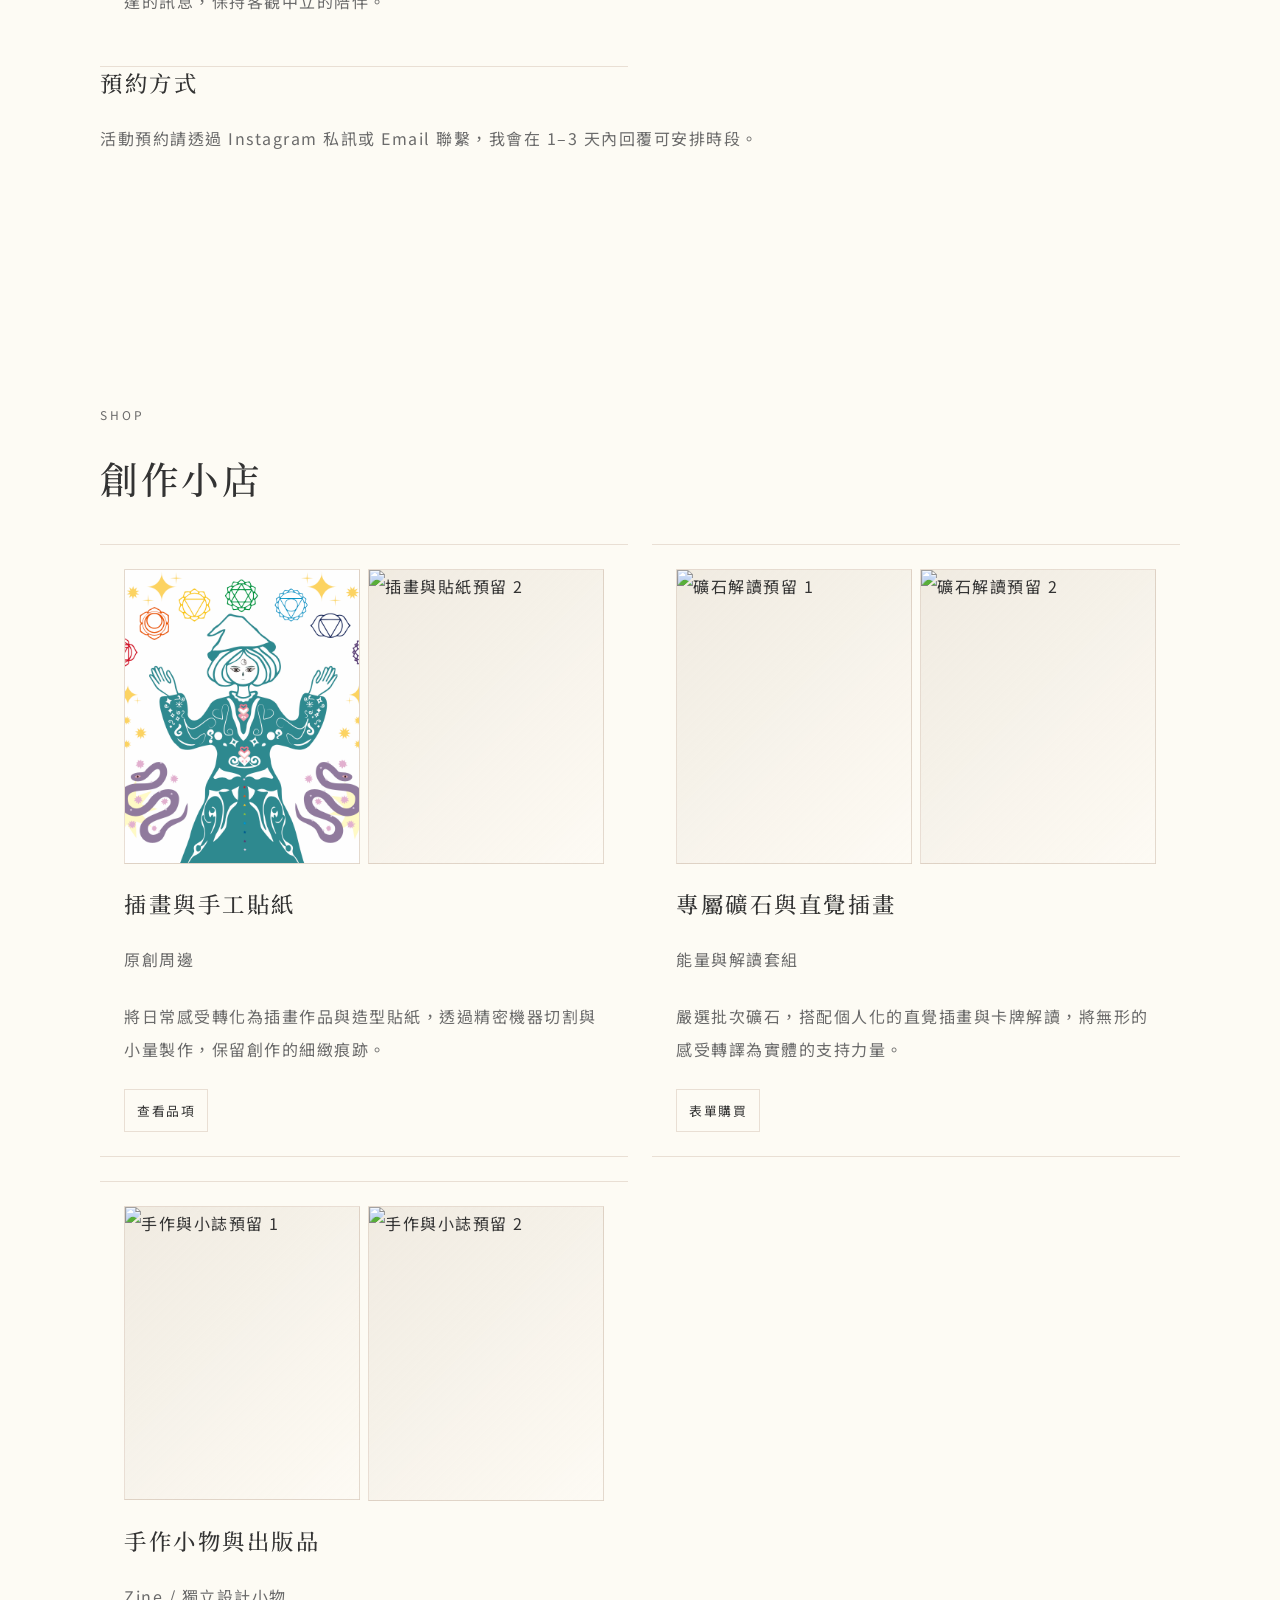
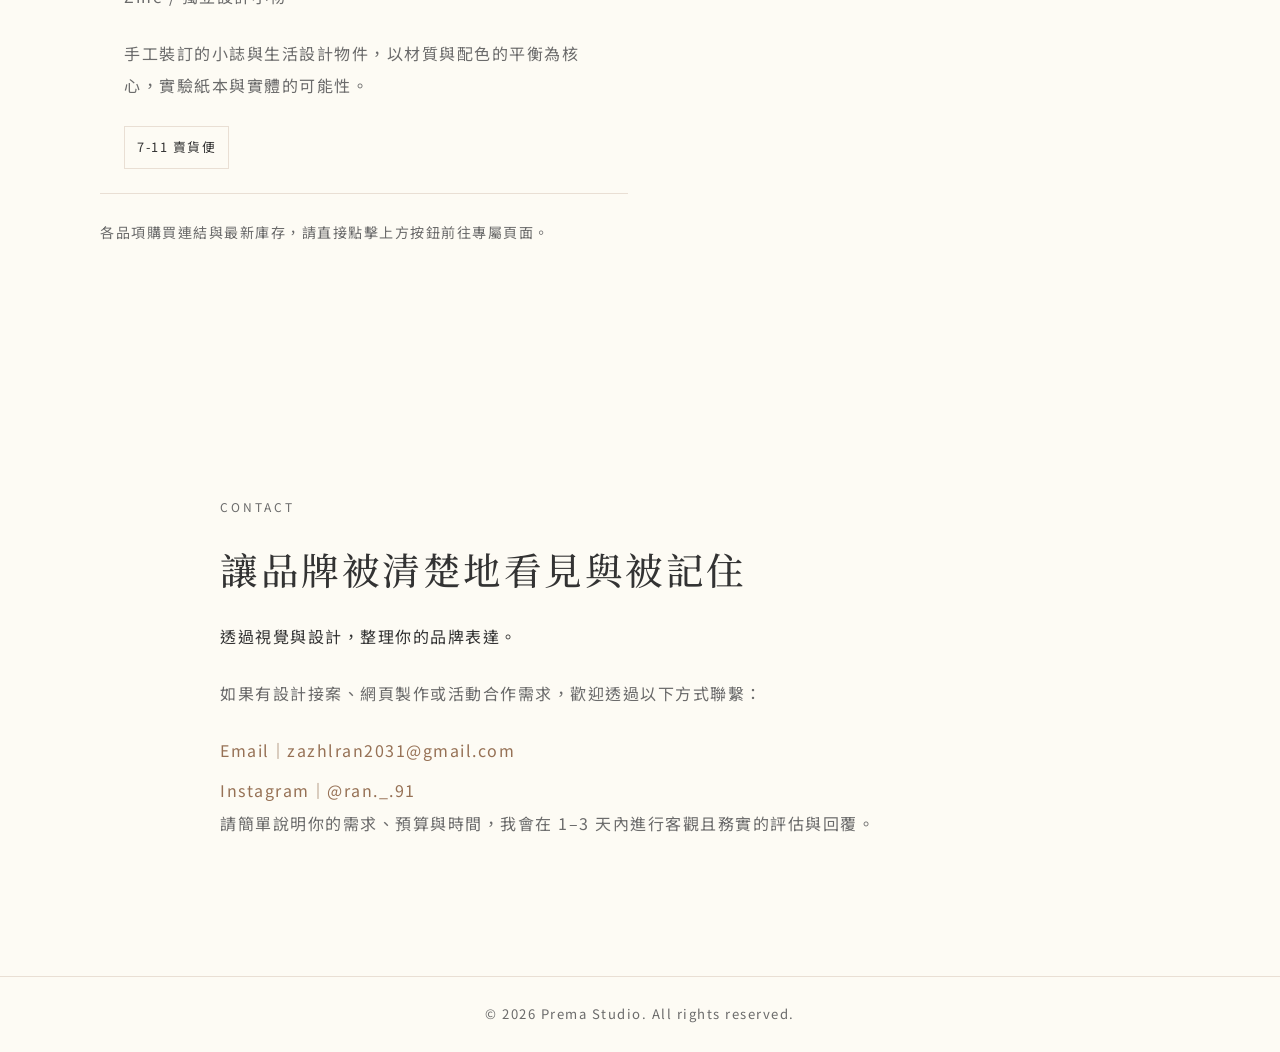
==== commit c051a34b: "Update index.html" ====
--- a/index.html
+++ b/index.html
@@ -133,8 +133,8 @@
           <div class="shop-grid">
             <article class="product-item hover-lift">
               <div class="image-pair">
-                <img src="assets/shop-print-01.jpg" alt="插畫與貼紙預留 1" />
-                <img src="assets/shop-print-02.jpg" alt="插畫與貼紙預留 2" />
+                <img src="crystal-01.jpg" alt="插畫與貼紙預留 1" />
+                <img src="print-01.jpg" alt="插畫與貼紙預留 2" />
               </div>
               <h3>插畫與手工貼紙</h3>
               <p class="meta">原創周邊</p>
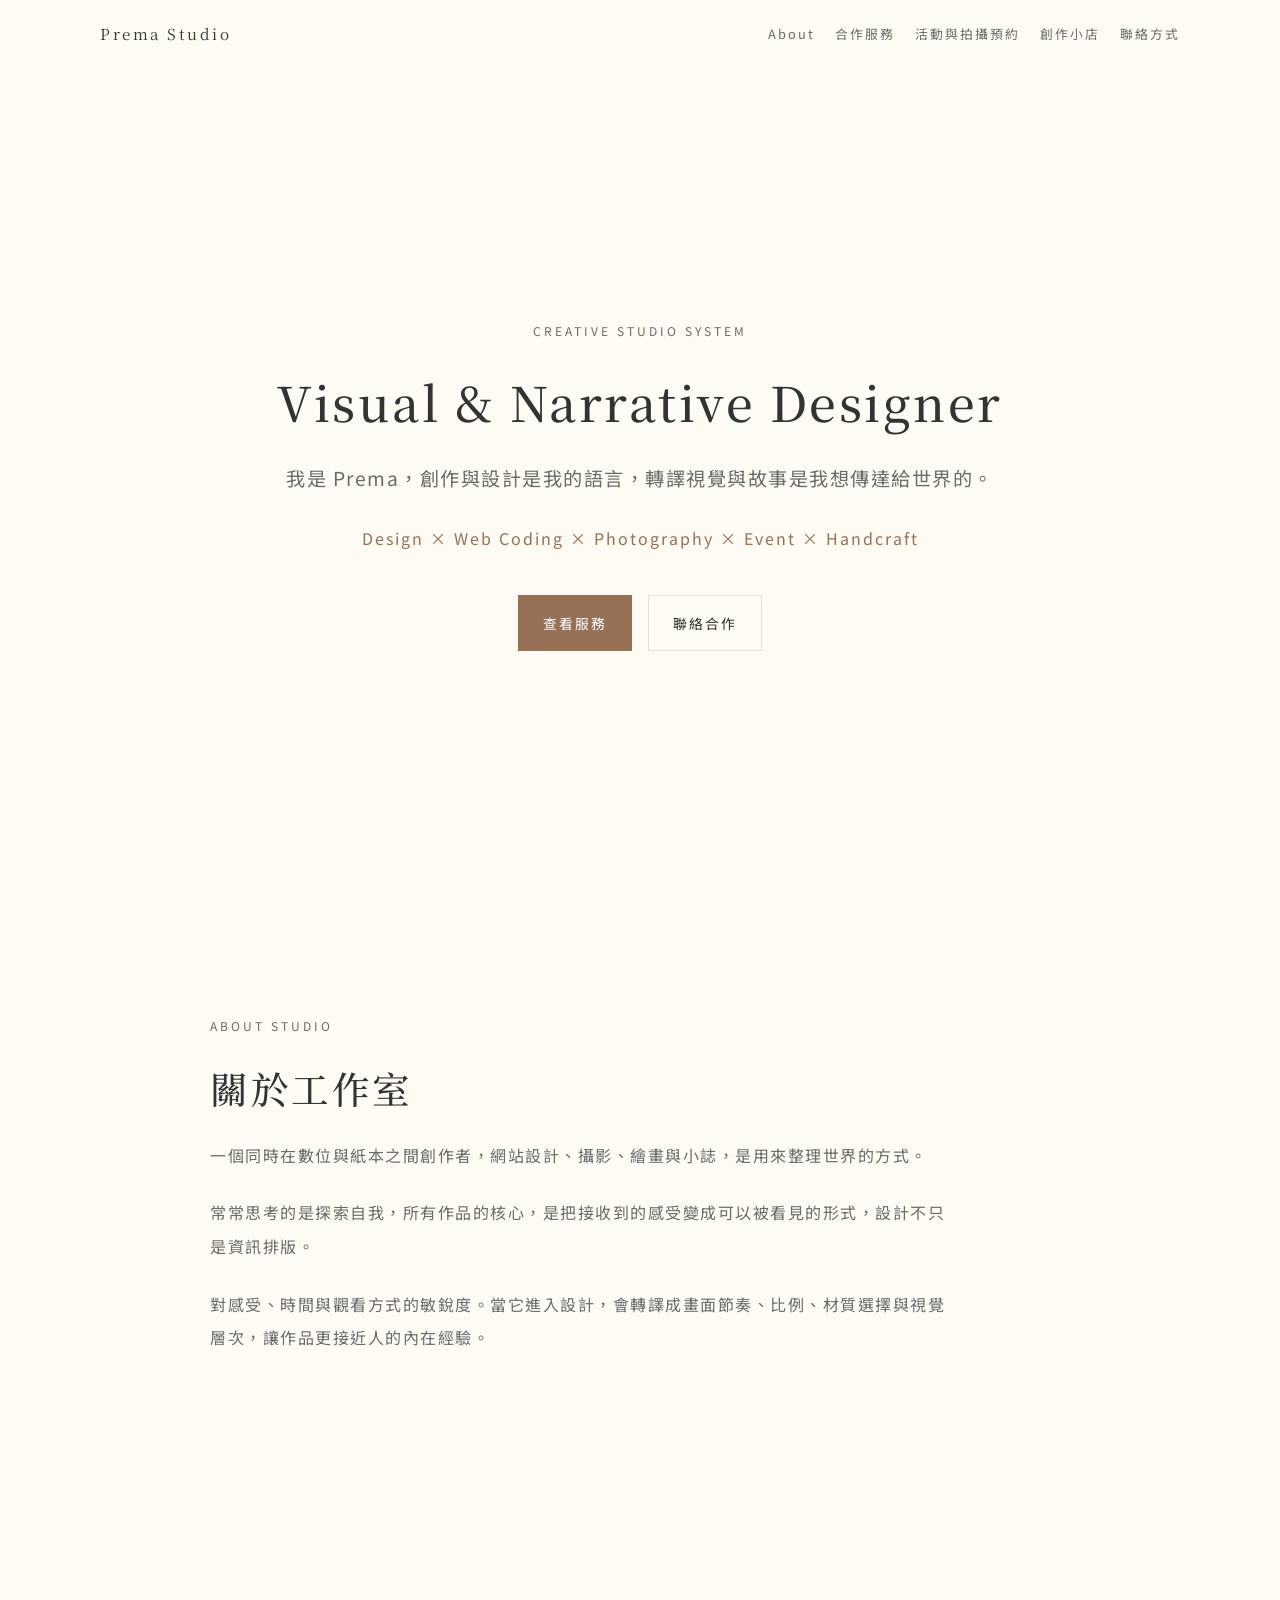
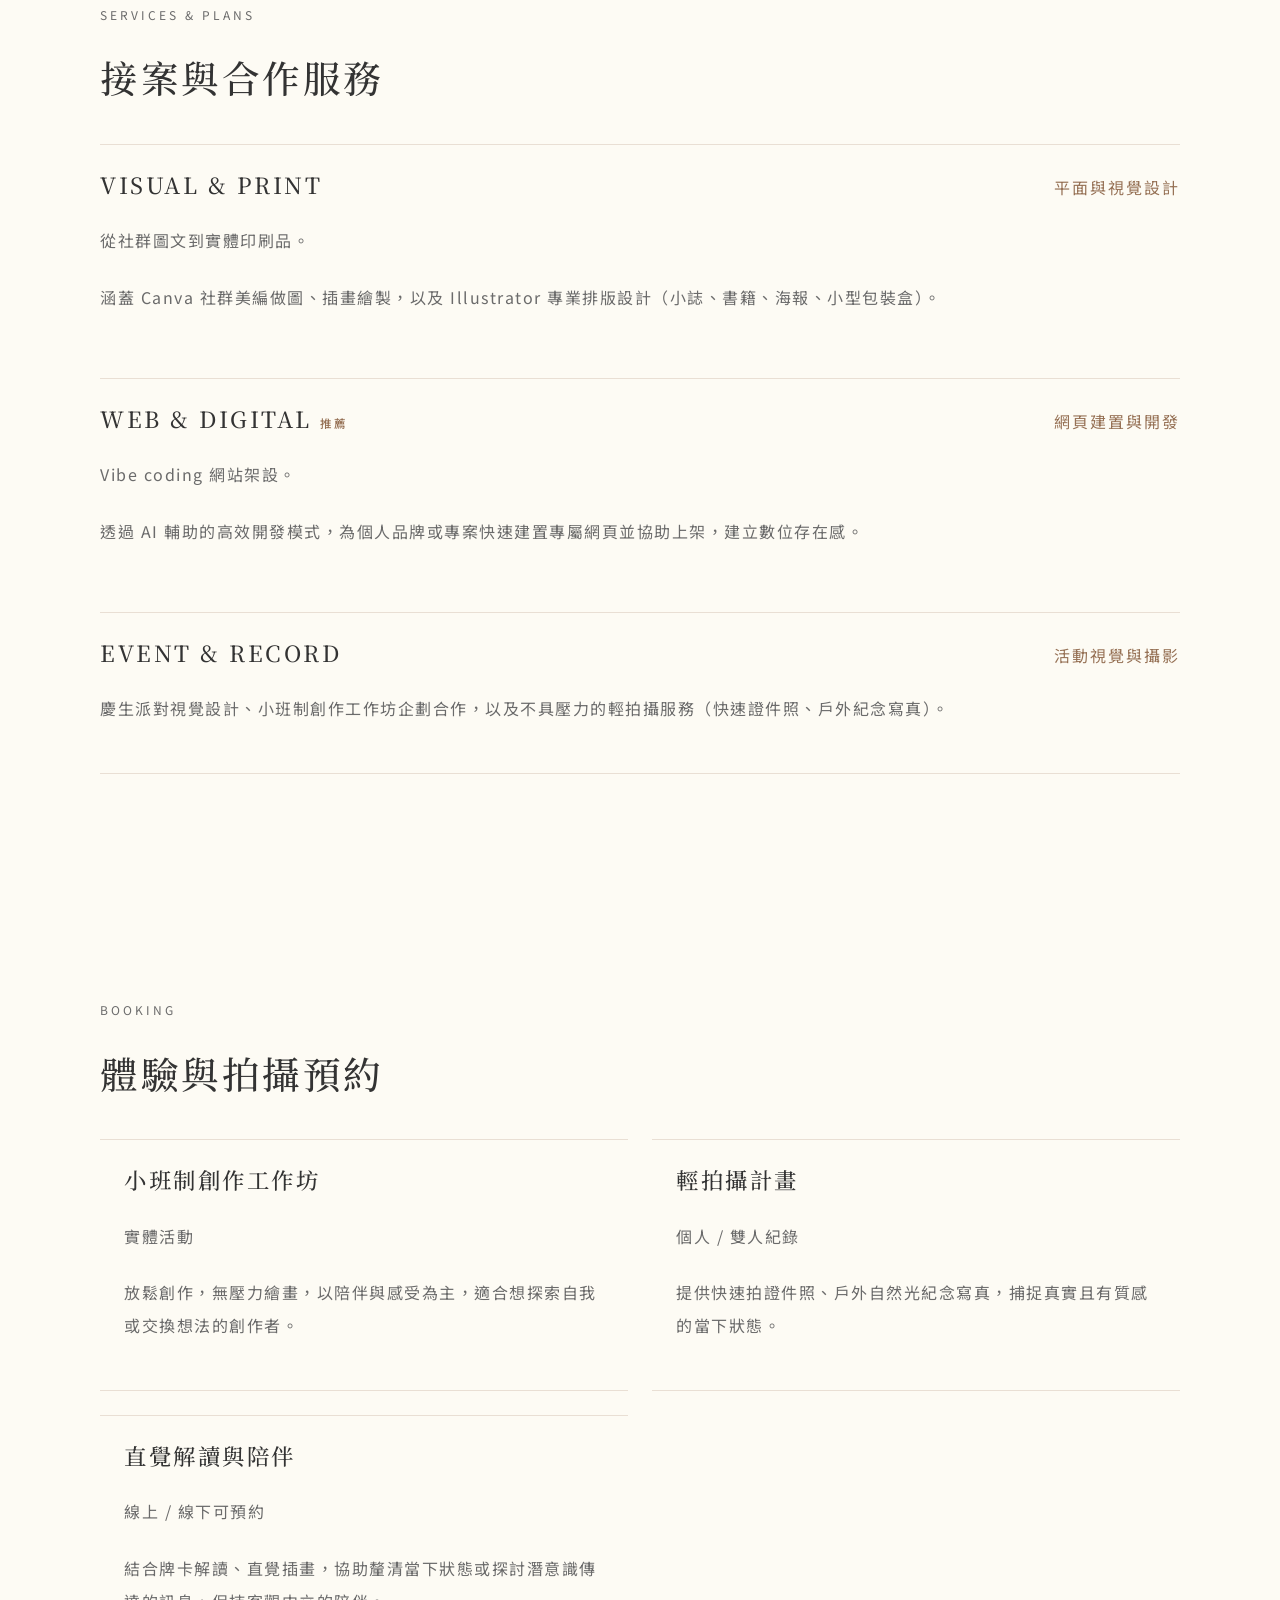
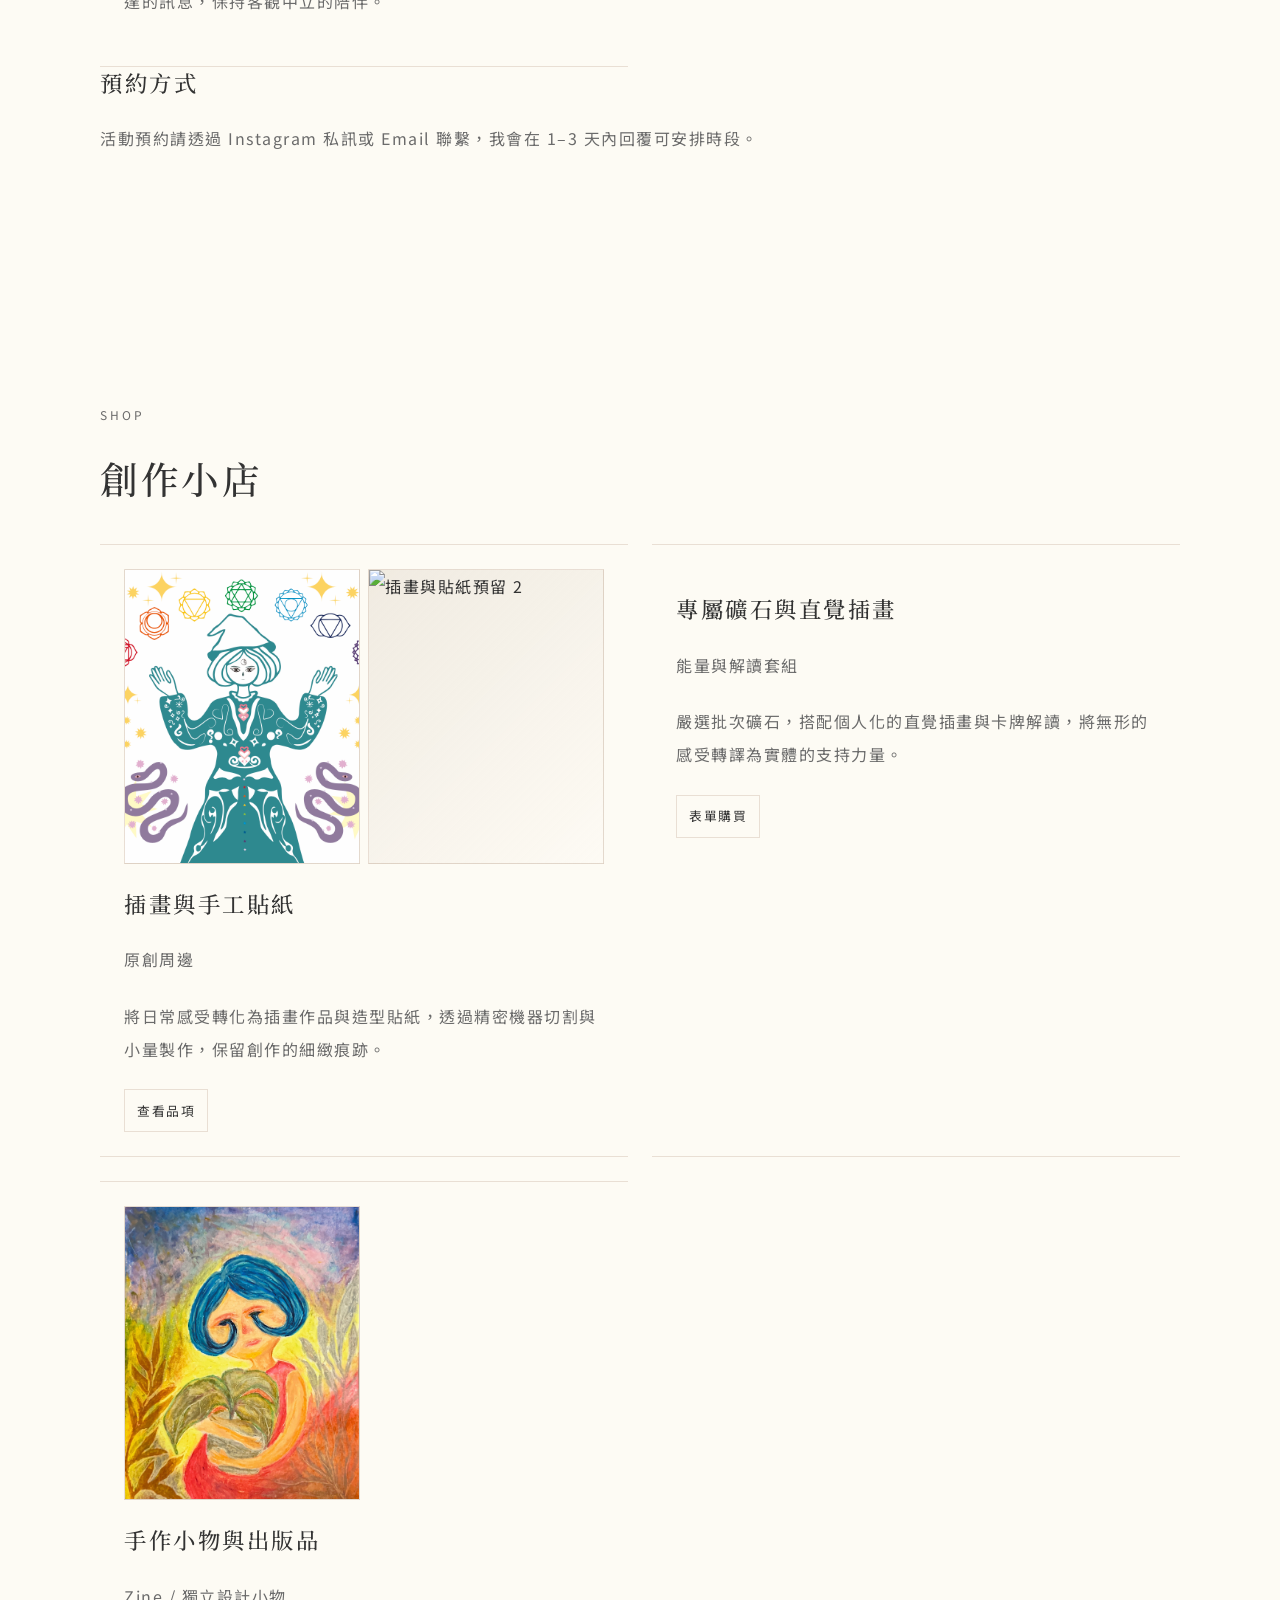
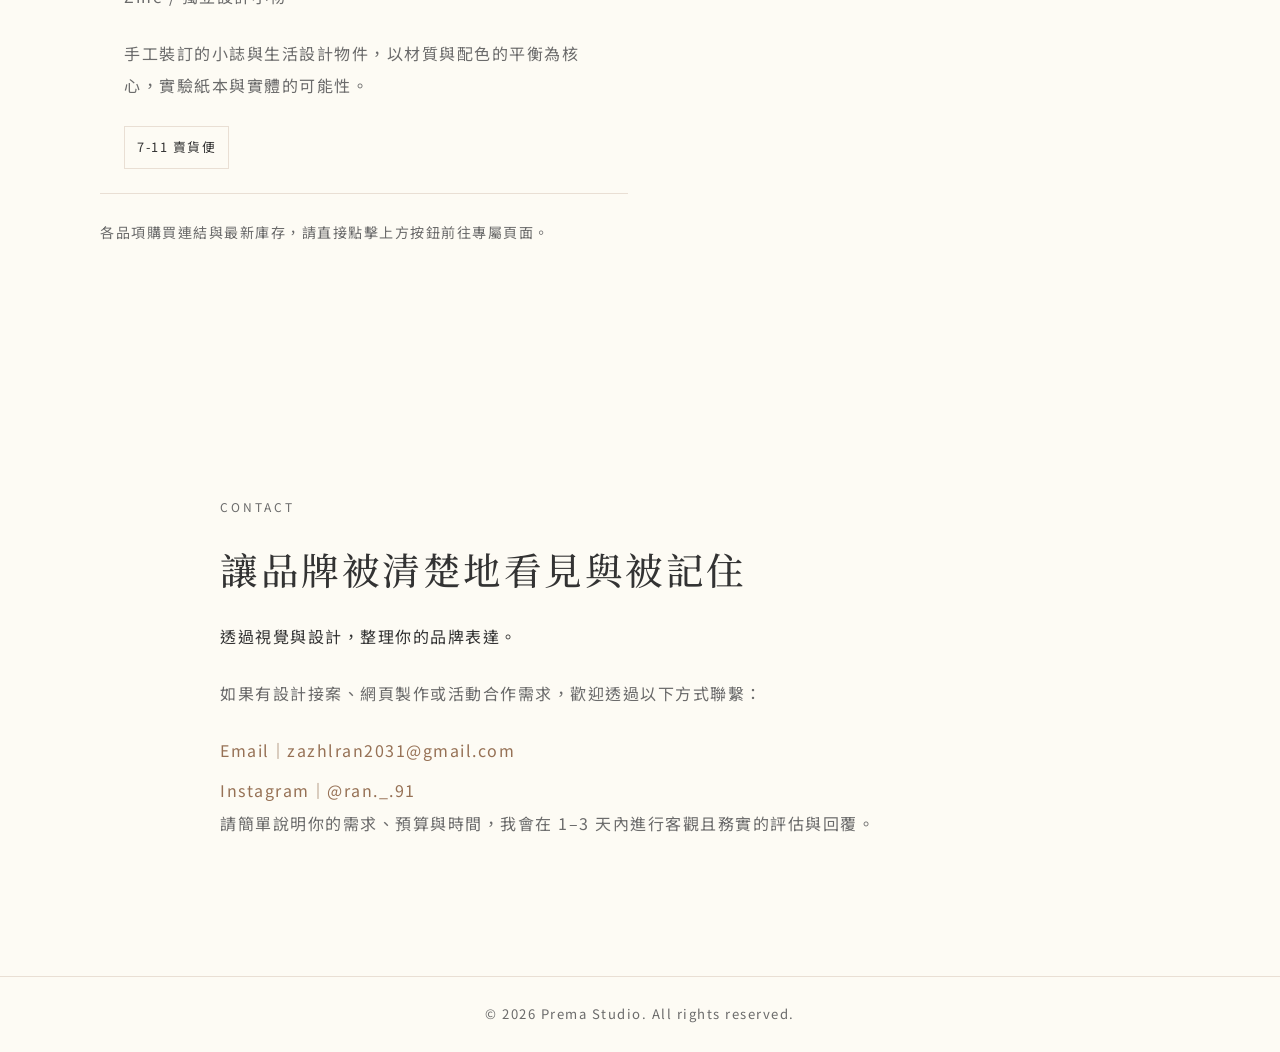
==== commit 2ac432a7: "Update index.html" ====
--- a/index.html
+++ b/index.html
@@ -145,8 +145,8 @@
             </article>
             <article class="product-item hover-lift">
               <div class="image-pair">
-                <img src="assets/shop-crystal-01.jpg" alt="礦石解讀預留 1" />
-                <img src="assets/shop-crystal-02.jpg" alt="礦石解讀預留 2" />
+             <link rel="stylesheet" href="https://fonts.googleapis.com/css2?family=Material+Symbols+Outlined:opsz,wght,FILL,GRAD@20..48,100..700,0..1,-50..200&icon_names=photo_prints" alt="礦石解讀預留 1" />
+                <link rel="stylesheet" href="https://fonts.googleapis.com/css2?family=Material+Symbols+Outlined:opsz,wght,FILL,GRAD@20..48,100..700,0..1,-50..200&icon_names=photo_prints" alt="礦石解讀預留 2" />
               </div>
               <h3>專屬礦石與直覺插畫</h3>
               <p class="meta">能量與解讀套組</p>
@@ -157,8 +157,9 @@
             </article>
             <article class="product-item hover-lift">
               <div class="image-pair">
-                <img src="assets/shop-handmade-01.jpg" alt="手作與小誌預留 1" />
-                <img src="assets/shop-handmade-02.jpg" alt="手作與小誌預留 2" />
+                <img src="print-02.jpg" alt="手作與小誌預留 1" />
+                <link rel="stylesheet" href="https://fonts.googleapis.com/css2?family=Material+Symbols+Outlined:opsz,wght,FILL,GRAD@20..48,100..700,0..1,-50..200&icon_names=two_pager" alt="手作與小誌預留 2" />
+                
               </div>
               <h3>手作小物與出版品</h3>
               <p class="meta">Zine / 獨立設計小物</p>
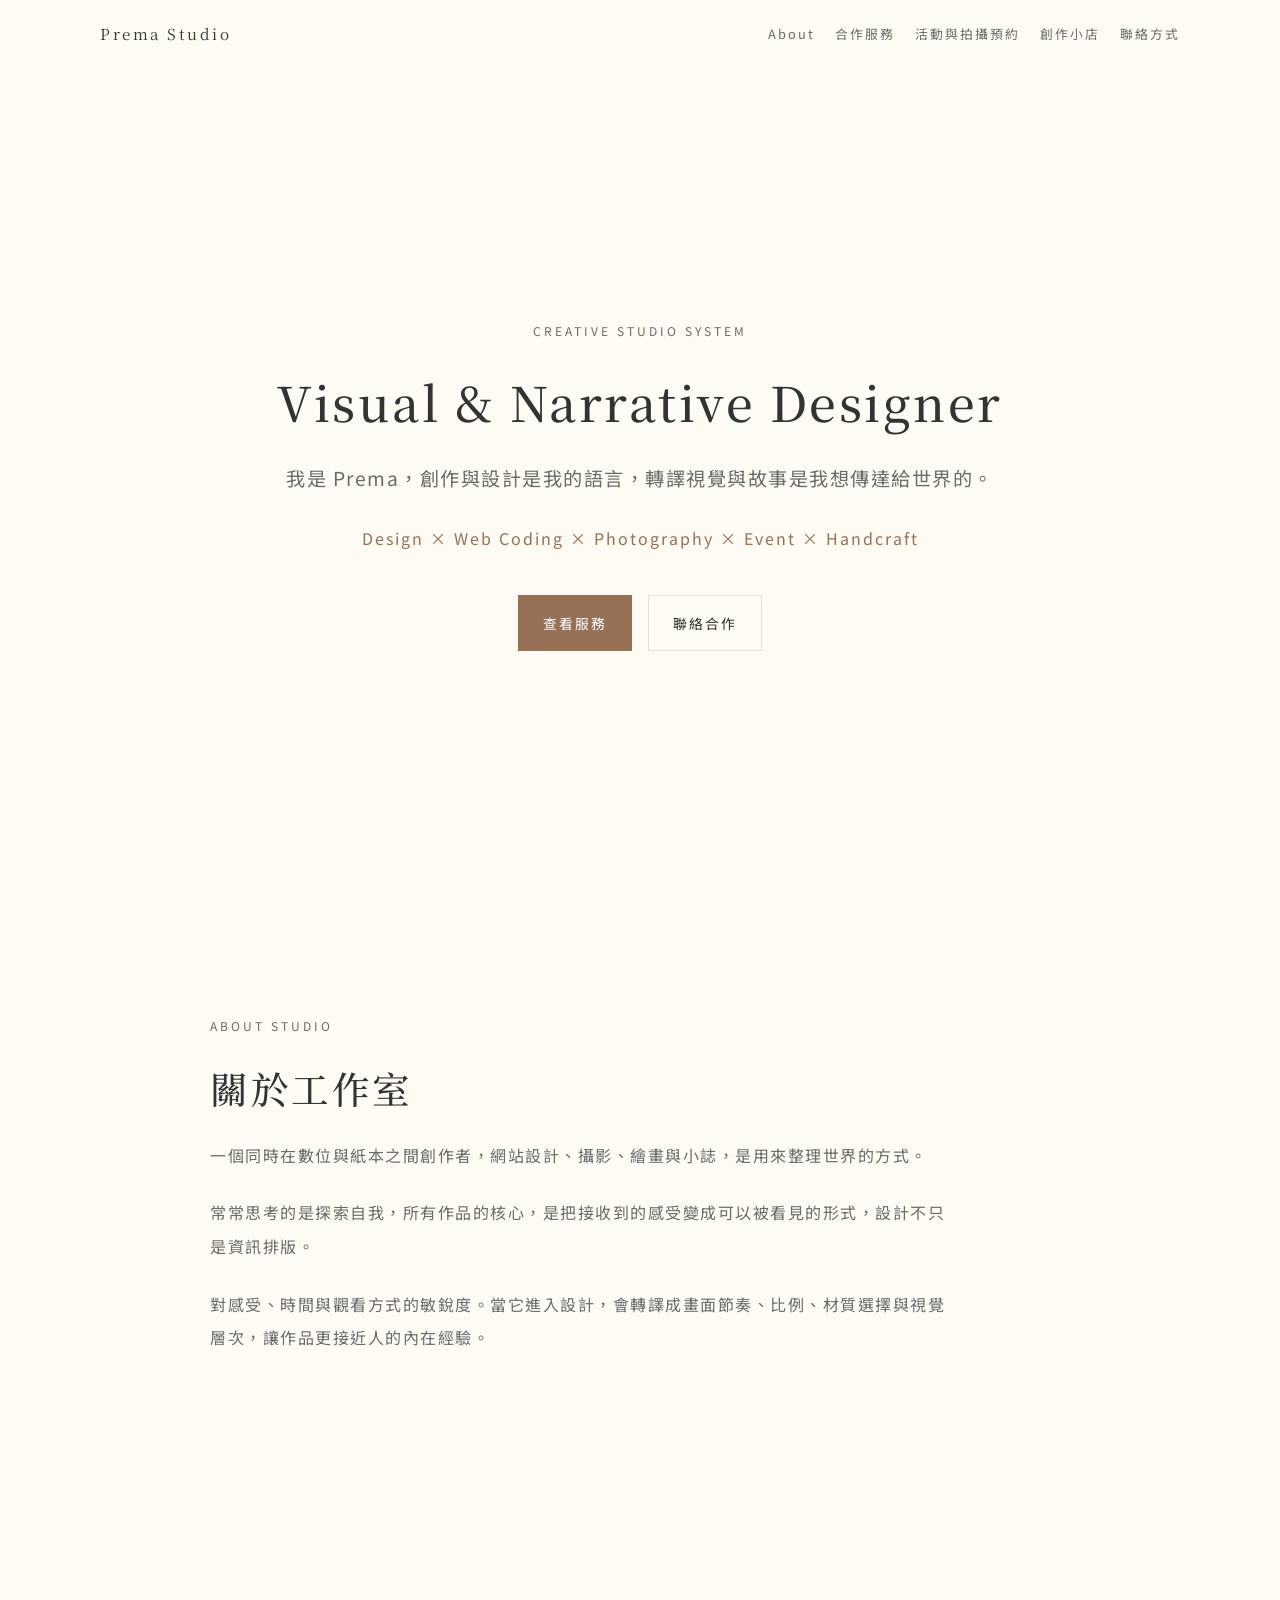
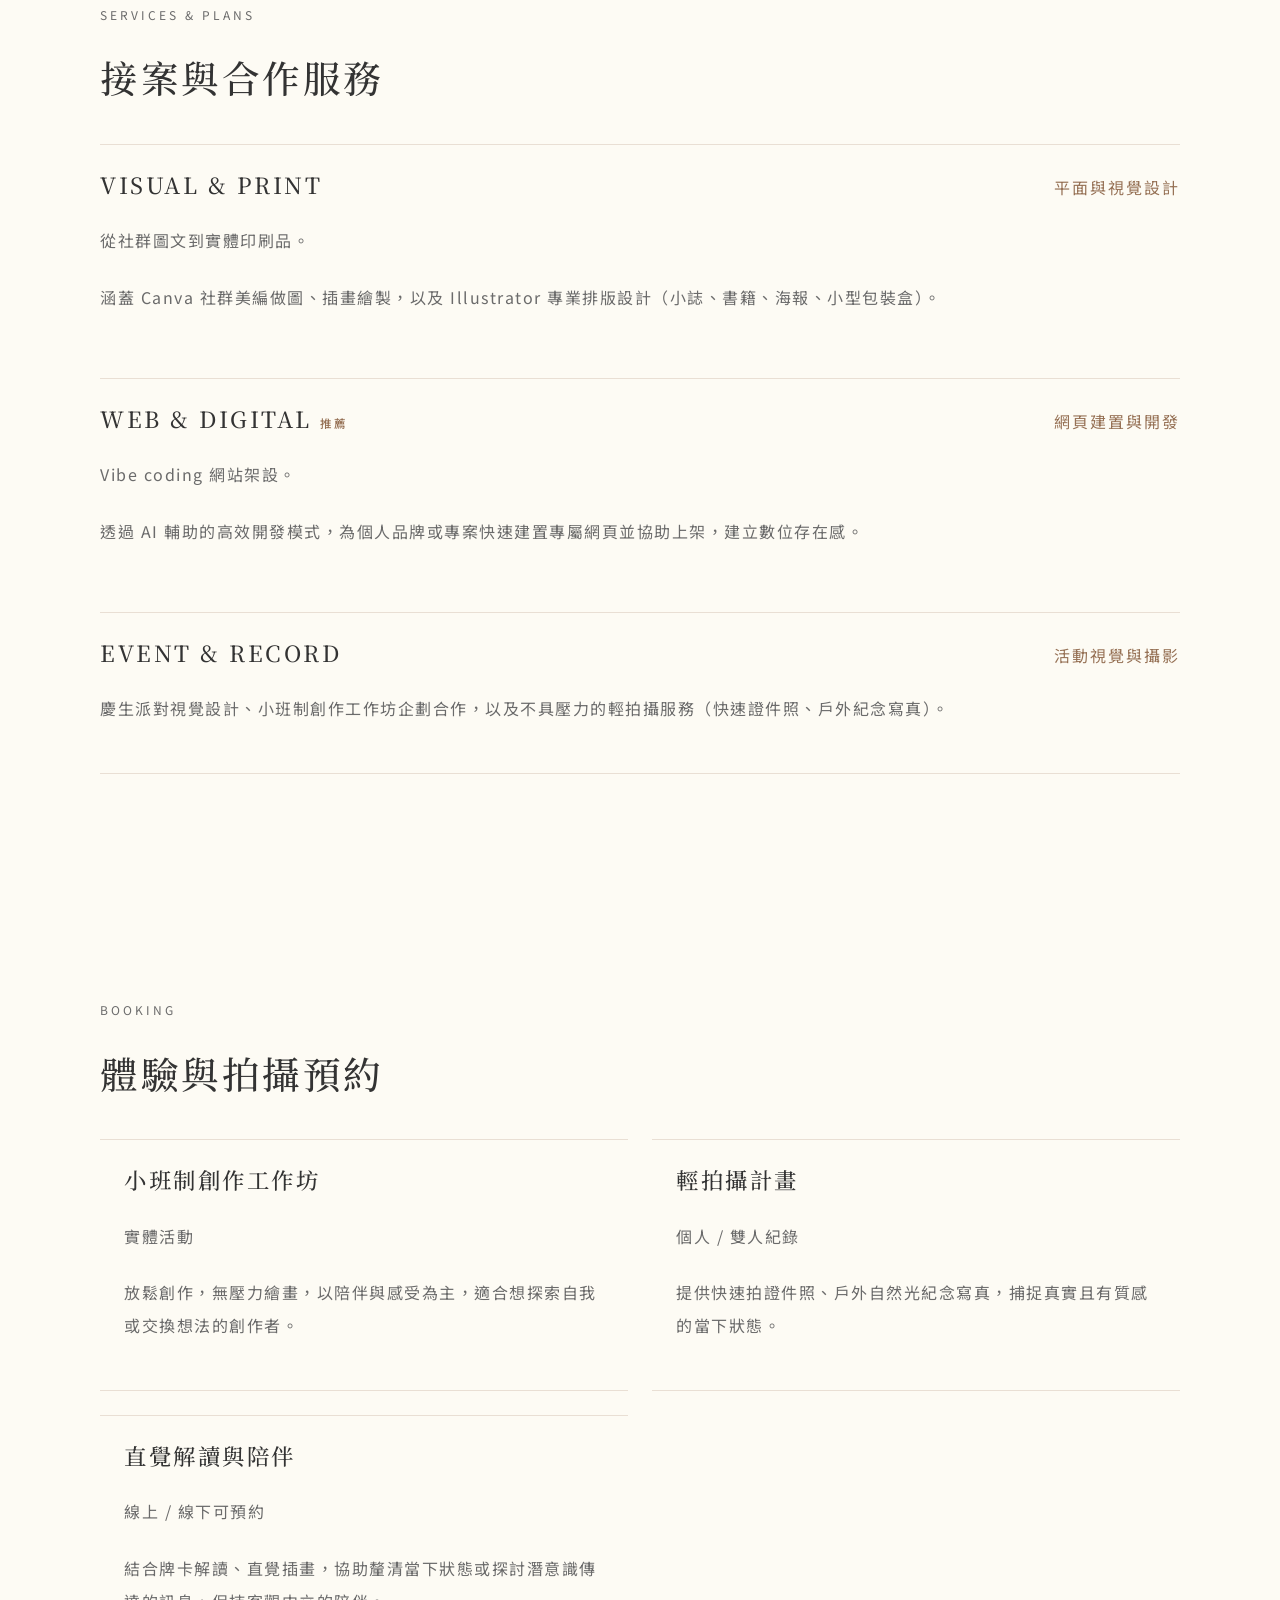
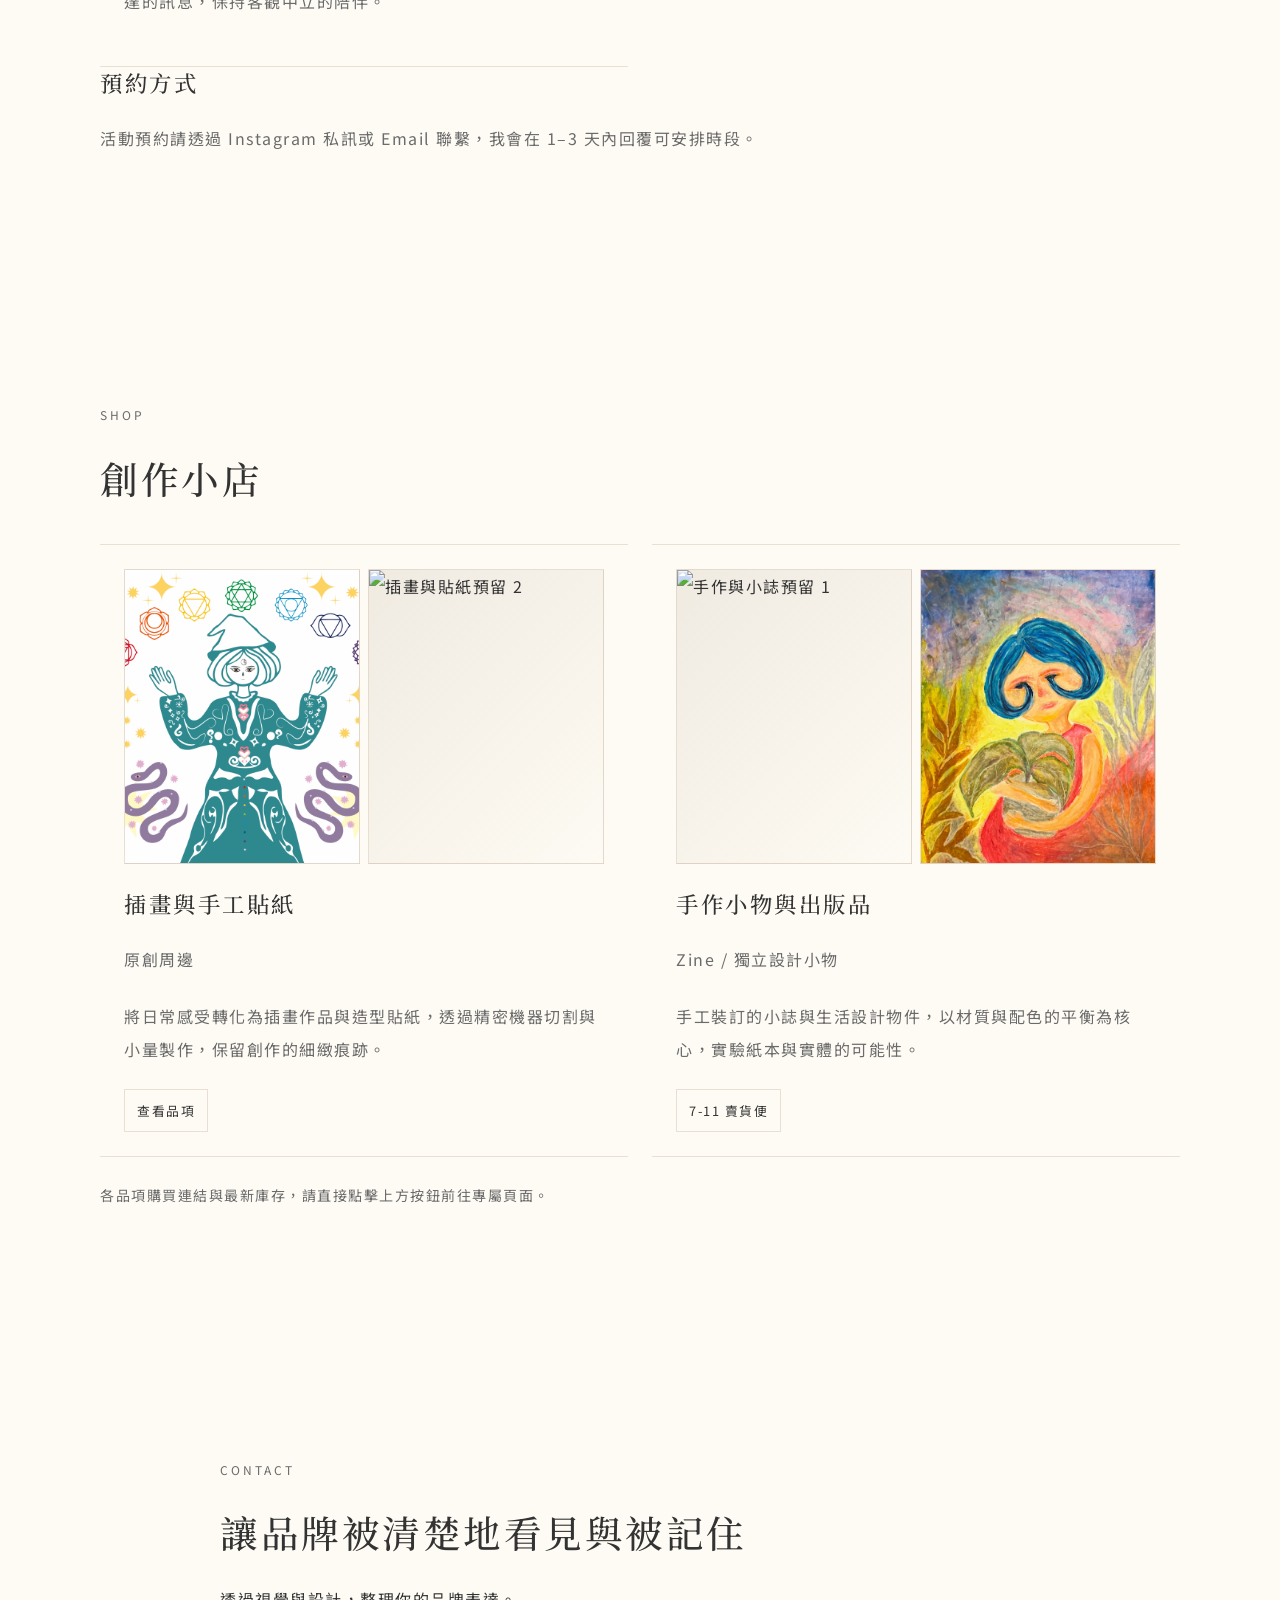
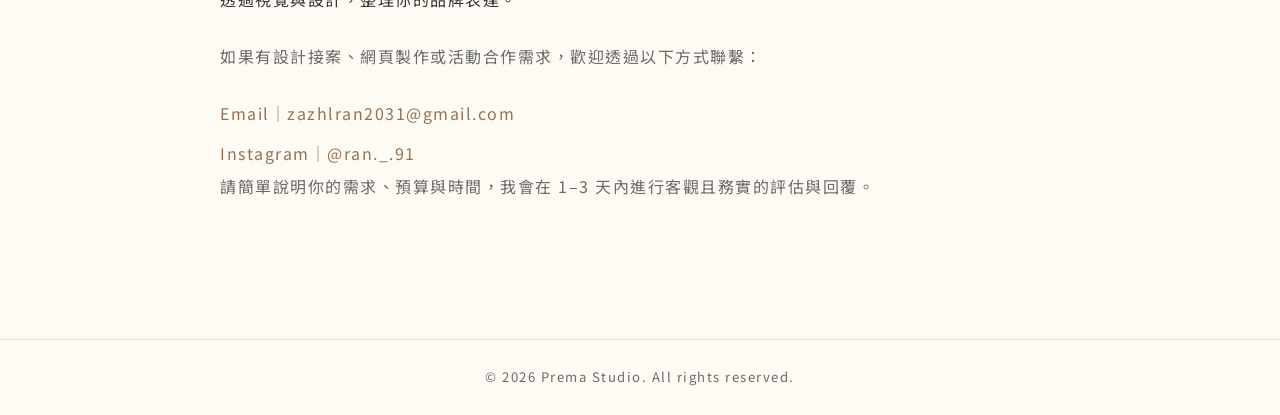
==== commit f7d68a55: "Update index.html" ====
--- a/index.html
+++ b/index.html
@@ -133,8 +133,8 @@
           <div class="shop-grid">
             <article class="product-item hover-lift">
               <div class="image-pair">
-                <img src="crystal-01.jpg" alt="插畫與貼紙預留 1" />
-                <img src="print-01.jpg" alt="插畫與貼紙預留 2" />
+                <img src="crystal-01.jpg" class="shop-image" alt="插畫與貼紙預留 1" />
+                <img src="print-01.jpg" class="shop-image" alt="插畫與貼紙預留 2" />
               </div>
               <h3>插畫與手工貼紙</h3>
               <p class="meta">原創周邊</p>
@@ -143,24 +143,11 @@
                 <a href="#" target="_blank" rel="noreferrer">查看品項</a>
               </div>
             </article>
-            <article class="product-item hover-lift">
+          <article class="product-item hover-lift">
               <div class="image-pair">
-             <link rel="stylesheet" href="https://fonts.googleapis.com/css2?family=Material+Symbols+Outlined:opsz,wght,FILL,GRAD@20..48,100..700,0..1,-50..200&icon_names=photo_prints" alt="礦石解讀預留 1" />
-                <link rel="stylesheet" href="https://fonts.googleapis.com/css2?family=Material+Symbols+Outlined:opsz,wght,FILL,GRAD@20..48,100..700,0..1,-50..200&icon_names=photo_prints" alt="礦石解讀預留 2" />
-              </div>
-              <h3>專屬礦石與直覺插畫</h3>
-              <p class="meta">能量與解讀套組</p>
-              <p>嚴選批次礦石，搭配個人化的直覺插畫與卡牌解讀，將無形的感受轉譯為實體的支持力量。</p>
-              <div class="buy-links">
-                <a href="#" target="_blank" rel="noreferrer">表單購買</a>
-              </div>
-            </article>
-            <article class="product-item hover-lift">
-              <div class="image-pair">
-                <img src="print-02.jpg" alt="手作與小誌預留 1" />
-                <link rel="stylesheet" href="https://fonts.googleapis.com/css2?family=Material+Symbols+Outlined:opsz,wght,FILL,GRAD@20..48,100..700,0..1,-50..200&icon_names=two_pager" alt="手作與小誌預留 2" />
-                
-              </div>
+                <img src="print-01.jpg" class="shop-image" alt="手作與小誌預留 1" />
+                <img src="print-02.jpg" class="shop-image" alt="手作與小誌預留 2" />
+                 </div>
               <h3>手作小物與出版品</h3>
               <p class="meta">Zine / 獨立設計小物</p>
               <p>手工裝訂的小誌與生活設計物件，以材質與配色的平衡為核心，實驗紙本與實體的可能性。</p>
